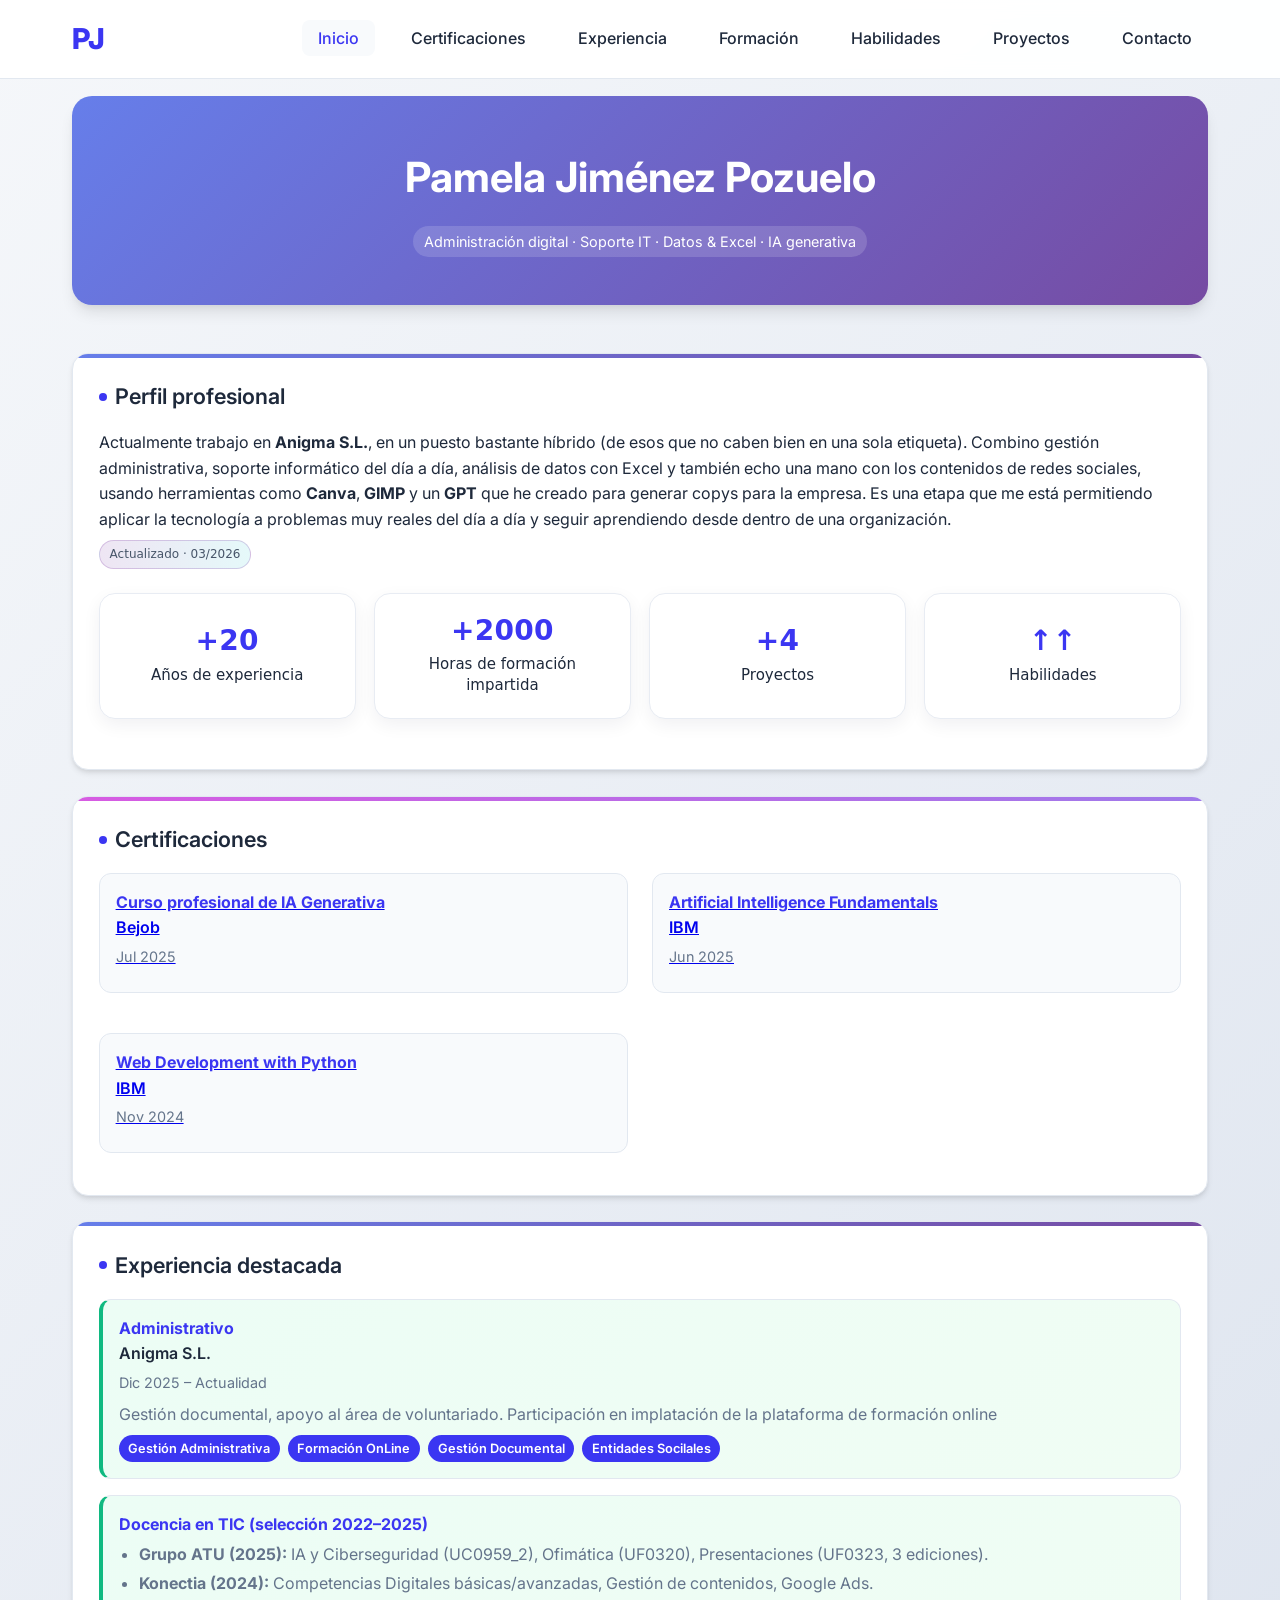
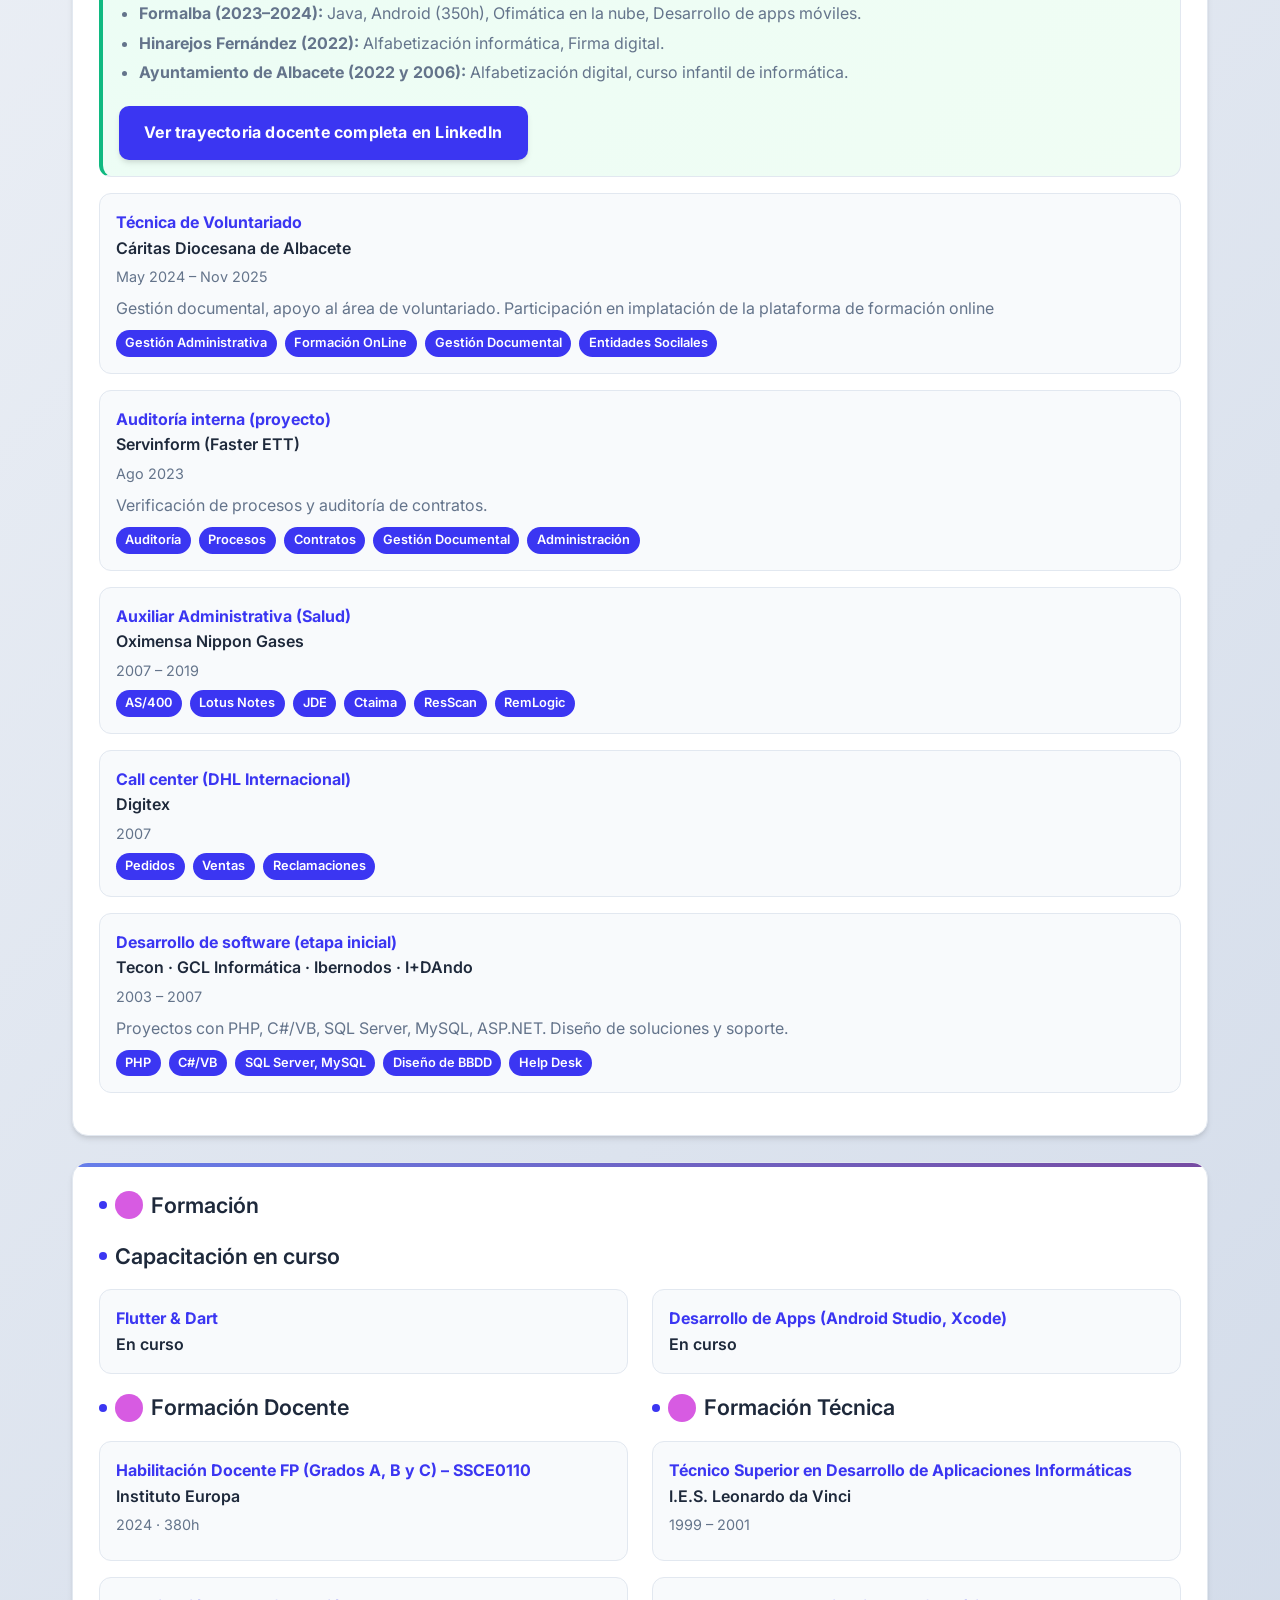
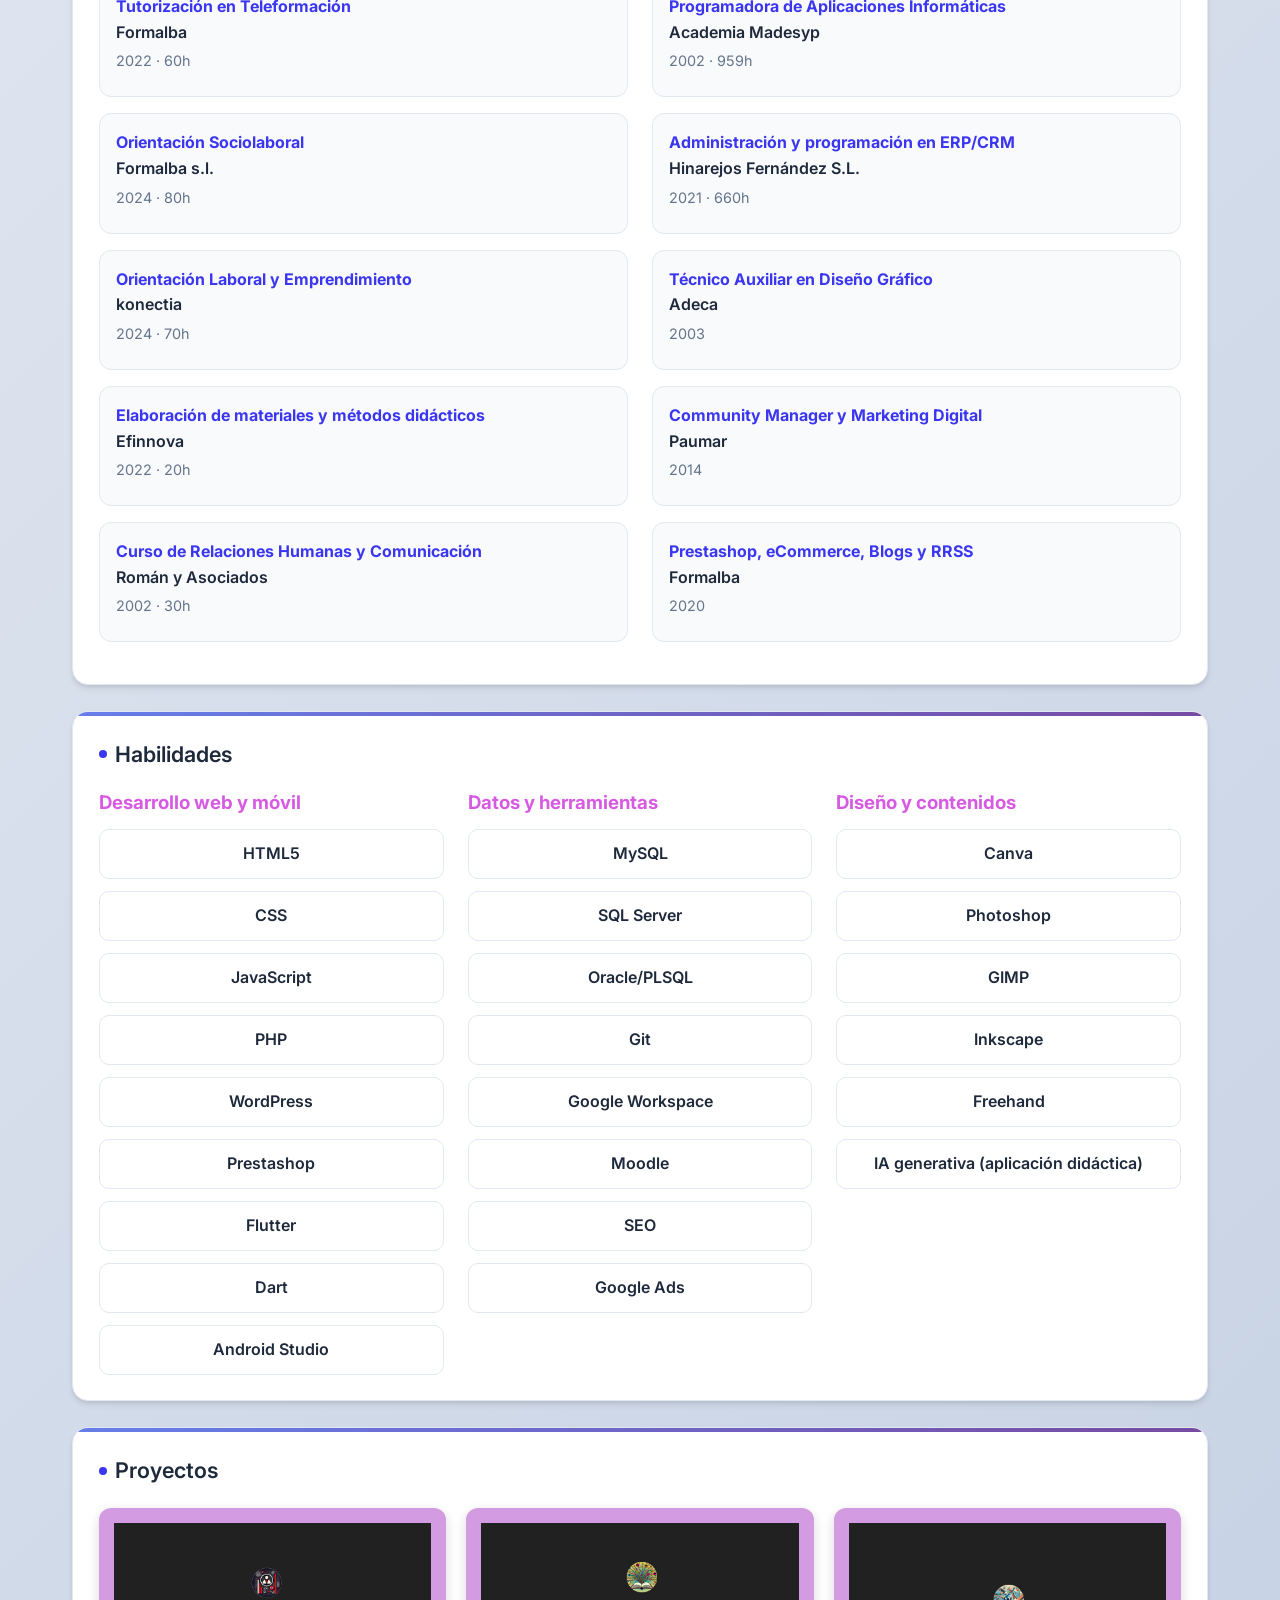
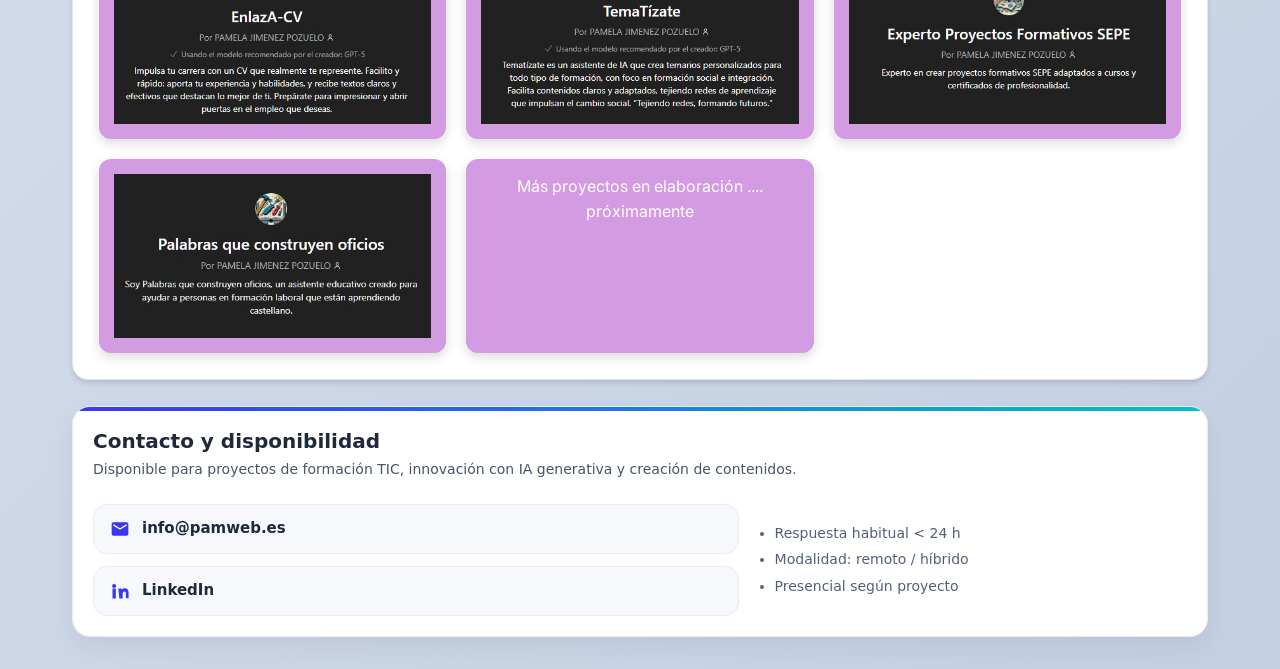
==== index.html @ 84be3c96 "Update index.html" ====
<!DOCTYPE html>
<html lang="es">
<head>
  <meta charset="utf-8" />
  <meta name="viewport" content="width=device-width, initial-scale=1" />
  <title>Pamela Jiménez Pozuelo – Tecnología, datos y soluciones digitales</title>
  <meta name="description" content="Docente TIC y desarrolladora. IA generativa aplicada a la formación, desarrollo web/móvil y competencias digitales. 12+ años de experiencia. Disponible para proyectos.">
  <link href="https://fonts.googleapis.com/css2?family=Inter:wght@300;400;500;600;700&display=swap" rel="stylesheet">
  <link rel="stylesheet" href="styles.css" />
</head>
<body>
  <!-- NAV -->
  <nav class="navbar" id="navbar">
    <div class="nav-container">
      <a class="nav-logo pj-logo" href="#inicio">PJ</a>
      <ul class="nav-menu" id="nav-menu">
        <li><a class="nav-link" href="#inicio">Inicio</a></li>
		<li><a class="nav-link" href="#certificaciones">Certificaciones</a></li>
        <li><a class="nav-link" href="#experiencia">Experiencia</a></li>
        <li><a class="nav-link" href="#formacion">Formación</a></li>
        <li><a class="nav-link" href="#habilidades">Habilidades</a></li>
        <li><a class="nav-link" href="#proyectos">Proyectos</a></li>
		<li><a class="nav-link" href="#contacto">Contacto</a></li>
      </ul>
      <div class="nav-toggle" id="nav-toggle"><span></span><span></span><span></span></div>
    </div>
  </nav>

  <main class="container">
    <!-- HEADER -->
    <header id="inicio" class="header fade">
      <h1>Pamela Jiménez Pozuelo</h1>
     <!-- <p class="subtitle">Docencia TIC • Desarrollo de Aplicaciones • Diseño Web</p> -->
      <span class="kicker">Administración digital · Soporte IT · Datos & Excel · IA generativa</span>
    </header>

    <!-- PERFIL -->
    <section class="card fade">
      <h2 class="card-title">Perfil profesional</h2>
     <p> Actualmente trabajo en <strong>Anigma S.L.</strong>, en un puesto bastante híbrido
  (de esos que no caben bien en una sola etiqueta). Combino gestión administrativa,
  soporte informático del día a día, análisis de datos con Excel y también echo una mano
  con los contenidos de redes sociales, usando herramientas como <strong>Canva</strong>,
  <strong>GIMP</strong> y un <strong>GPT</strong> que he creado para generar copys para la empresa.
  Es una etapa que me está permitiendo aplicar la tecnología a problemas muy reales del día a día
  y seguir aprendiendo desde dentro de una organización.
</p>
	  
	  <!-- KPI -->
      <!-- Meta de actualización (discreta, arriba del todo) -->
<div class="site-updated" aria-label="Fecha de última actualización">
  Actualizado · 03/2026
</div>

<section class="kpis" aria-label="Resumen de trayectoria">
  <!-- Años de experiencia → Experiencia laboral -->
  <a class="kpi-card" href="#experiencia-laboral">
    <span class="kpi-number">+20</span>
    <span class="kpi-label">Años de experiencia</span>
  </a>

  <!-- Horas de formación → Experiencia docente -->
  <a class="kpi-card" href="#experiencia-docente">
    <span class="kpi-number">+2000</span>
    <span class="kpi-label">Horas de formación impartida</span>
  </a>

  <!-- Proyectos (GPT, etc.) -->
  <a class="kpi-card" href="#proyectos">
    <span class="kpi-number">+4</span>
    <span class="kpi-label">Proyectos</span>
  </a>

  <!-- Habilidades -->
  <a class="kpi-card" href="#habilidades">
    <span class="kpi-number">↑↑</span>
    <span class="kpi-label">Habilidades</span>
  </a>
</section>


    </section>
	
	<!-- CERTIFICACIONES -->
    <section id="certificaciones" class="card fade accent">
      <h2 class="card-title">Certificaciones</h2>
      <div class="grid two-col">
      <a href="#img1"><div class="experience-item">
          <div class="experience-title">Curso profesional de IA Generativa</div>
          <div class="experience-company">Bejob</div>
          <div class="experience-date">Jul 2025</div>
        </div></a>
	  <a href="https://www.credly.com/badges/7135f47f-0c26-49b2-8541-747163eec8c2/public_url" target="_blank"> <div class="experience-item">
         <div class="experience-title">Artificial Intelligence Fundamentals</div>
          <div class="experience-company">IBM</div>
          <div class="experience-date">Jun 2025</div>
        </div></a>
       <a href="https://www.credly.com/badges/a70a8a11-ea94-4ce7-97e8-737c3f99f45d/public_url" target="_blank" <div class="experience-item">
          <div class="experience-title">Web Development with Python</div>
          <div class="experience-company">IBM</div>
          <div class="experience-date">Nov 2024</div>
        </div></a>
      </div>
  <!-- Modal oculto -->
		
		<div id="img1" class="modal">
			<a href="#" class="close">×</a>
			<img src="img/iadiploma.jpg" alt="Proyecto PDF">
		</div>
    </section>

    <!-- EXPERIENCIA -->
    <section id="experiencia-docente" class="card fade">
      <h2 class="card-title">Experiencia destacada</h2>
  <!-- anigma -->
	  <div class="experience-item current">
        <div class="experience-title">Administrativo</div>
        <div class="experience-company">Anigma S.L.</div>
        <div class="experience-date">Dic 2025 – Actualidad</div>
        <div class="experience-description">Gestión documental, apoyo al área de voluntariado. Participación en implatación de la plataforma de formación online</div>
		<div class="tech-list">
          <span class="tech-tag">Gestión Administrativa</span><span class="tech-tag">Formación OnLine</span><span class="tech-tag">Gestión Documental</span><span class="tech-tag">Entidades Socilales</span>
        </div>
      </div>
      <!-- Docencia resumida + CTA a LinkedIn -->
      <div class="experience-item current">
        <div class="experience-title">Docencia en TIC (selección 2022–2025)</div>
        <div class="experience-description">
          <ul class="clean">
            <li><strong>Grupo ATU (2025):</strong> IA y Ciberseguridad (UC0959_2), Ofimática (UF0320), Presentaciones (UF0323, 3 ediciones).</li>
            <li><strong>Konectia (2024):</strong> Competencias Digitales básicas/avanzadas, Gestión de contenidos, Google Ads.</li>
            <li><strong>Formalba (2023–2024):</strong> Java, Android (350h), Ofimática en la nube, Desarrollo de apps móviles.</li>
            <li><strong>Hinarejos Fernández (2022):</strong> Alfabetización informática, Firma digital.</li>
            <li><strong>Ayuntamiento de Albacete (2022 y 2006):</strong> Alfabetización digital, curso infantil de informática.</li>
          </ul>
        </div>
        <a href="https://www.linkedin.com/in/pamela-j-b5602755/" class="btn-primary" target="_blank" rel="noopener">
          Ver trayectoria docente completa en LinkedIn
        </a>
      </div>
  
  <!-- Otros puestos -->
	 <div class="experience-item">
        <div class="experience-title">Técnica de Voluntariado</div>
        <div class="experience-company">Cáritas Diocesana de Albacete</div>
        <div class="experience-date">May 2024 – Nov 2025</div>
        <div class="experience-description">Gestión documental, apoyo al área de voluntariado. Participación en implatación de la plataforma de formación online</div>
		<div class="tech-list">
          <span class="tech-tag">Gestión Administrativa</span><span class="tech-tag">Formación OnLine</span><span class="tech-tag">Gestión Documental</span><span class="tech-tag">Entidades Socilales</span>
        </div>
	 </div>
      	  
      <div class="experience-item">
        <div class="experience-title">Auditoría interna (proyecto)</div>
        <div class="experience-company">Servinform (Faster ETT)</div>
        <div class="experience-date">Ago 2023</div>
        <div class="experience-description">Verificación de procesos y auditoría de contratos.</div>
		<div class="tech-list">
          <span class="tech-tag">Auditoría</span><span class="tech-tag">Procesos</span><span class="tech-tag">Contratos</span>
          <span class="tech-tag">Gestión Documental</span><span class="tech-tag">Administración</span>
        </div>
      </div>

      <div class="experience-item">
        <div class="experience-title">Auxiliar Administrativa (Salud)</div>
        <div class="experience-company">Oximensa Nippon Gases</div>
        <div class="experience-date">2007 – 2019</div>
        <div class="tech-list">
          <span class="tech-tag">AS/400</span><span class="tech-tag">Lotus Notes</span><span class="tech-tag">JDE</span>
          <span class="tech-tag">Ctaima</span><span class="tech-tag">ResScan</span><span class="tech-tag">RemLogic</span>
        </div>
      </div>
	  <div class="experience-item">
        <div class="experience-title">Call center (DHL Internacional)</div>
        <div class="experience-company">Digitex</div>
        <div class="experience-date">2007</div>
        <div class="tech-list">
          <span class="tech-tag">Pedidos</span><span class="tech-tag">Ventas</span><span class="tech-tag">Reclamaciones</span>
        </div>
      </div>
      <div class="experience-item">
        <div class="experience-title">Desarrollo de software (etapa inicial)</div>
        <div class="experience-company">Tecon · GCL Informática · Ibernodos · I+DAndo</div>
        <div class="experience-date">2003 – 2007</div>
        <div class="experience-description">Proyectos con PHP, C#/VB, SQL Server, MySQL, ASP.NET. Diseño de soluciones y soporte.</div>
		<div class="tech-list">
          <span class="tech-tag">PHP</span><span class="tech-tag">C#/VB</span><span class="tech-tag">SQL Server, MySQL</span><span class="tech-tag">Diseño de BBDD</span><span class="tech-tag">Help Desk</span>
        </div>
		
      </div>
    </section>

    <!-- FORMACIÓN -->
    <section id="formacion" class="card fade">
      <h2 class="card-title"><span class="section-number"></span>Formación </h2>
 <div><h3 class="card-title" style="margin-top:1rem">Capacitación en curso</h3>
     	<div class="grid two-col">
        	<div class="experience-item">
            	<div class="experience-title">Flutter & Dart</div>
            	<div class="experience-company">En curso</div>
          	</div>
          	<div class="experience-item">
            	<div class="experience-title">Desarrollo de Apps (Android Studio, Xcode)</div>
            	<div class="experience-company">En curso</div>
          	</div>
          
        </div>
      </div>
      <div class="grid two-col">
       <div> <h3 class="card-title"><span class="section-number"></span>Formación Docente</h3>
		<div class="experience-item">
            <div class="experience-title">Habilitación Docente FP (Grados A, B y C) – SSCE0110</div>
            <div class="experience-company">Instituto Europa</div>
            <div class="experience-date">2024 · 380h</div>
          </div>
            <div class="experience-item">
            <div class="experience-title">Tutorización en Teleformación</div>
            <div class="experience-company">Formalba</div>
            <div class="experience-date">2022 · 60h</div>
          </div>
		  <div class="experience-item">
            <div class="experience-title">Orientación Sociolaboral </div>
            <div class="experience-company">Formalba s.l. </div>
            <div class="experience-date">2024 · 80h</div>
          </div>
		  <div class="experience-item">
            <div class="experience-title">Orientación Laboral y Emprendimiento</div>
            <div class="experience-company">konectia</div>
            <div class="experience-date">2024 · 70h</div>
          </div>
		  <div class="experience-item">
            <div class="experience-title">Elaboración de materiales y métodos didácticos</div>
            <div class="experience-company">Efinnova</div>
            <div class="experience-date">2022 · 20h</div>
          </div>
		  <div class="experience-item">
            <div class="experience-title">Curso de Relaciones Humanas y Comunicación</div>
            <div class="experience-company">Román y Asociados</div>
            <div class="experience-date">2002 · 30h</div>
          </div>

        </div>

        <div> <h3 class="card-title"><span class="section-number"></span>Formación Técnica</h3>
           <div class="experience-item">
            <div class="experience-title">Técnico Superior en Desarrollo de Aplicaciones Informáticas</div>
            <div class="experience-company">I.E.S. Leonardo da Vinci</div>
            <div class="experience-date">1999 – 2001</div>
          </div>
          <div class="experience-item">
            <div class="experience-title">Programadora de Aplicaciones Informáticas</div>
            <div class="experience-company">Academia Madesyp</div>
            <div class="experience-date">2002 · 959h</div>
          </div>
          <div class="experience-item">
            <div class="experience-title">Administración y programación en ERP/CRM</div>
            <div class="experience-company">Hinarejos Fernández S.L.</div>
            <div class="experience-date">2021 · 660h</div>
          </div>
		  <div class="experience-item">
            <div class="experience-title">Técnico Auxiliar en Diseño Gráfico</div>
            <div class="experience-company">Adeca</div>
            <div class="experience-date">2003</div>
          </div>
          <div class="experience-item">
            <div class="experience-title">Community Manager y Marketing Digital</div>
            <div class="experience-company">Paumar</div>
            <div class="experience-date">2014</div>
          </div>
          <div class="experience-item">
            <div class="experience-title">Prestashop, eCommerce, Blogs y RRSS</div>
            <div class="experience-company">Formalba</div>
            <div class="experience-date">2020</div>
          </div>
         </div>
      </div>

    
    </section>

    <!-- HABILIDADES -->
    <section id="habilidades" class="card fade">
      <h2 class="card-title">Habilidades</h2>
      <div class="grid three-col">
        <div>
          <h3 style="color:var(--accent);margin-bottom:.7rem">Desarrollo web y móvil</h3>
          <div class="skills-grid">
            <div class="skill-item">HTML5</div><div class="skill-item">CSS</div><div class="skill-item">JavaScript</div>
            <div class="skill-item">PHP</div><div class="skill-item">WordPress</div><div class="skill-item">Prestashop</div>
            <div class="skill-item">Flutter</div><div class="skill-item">Dart</div>
            <div class="skill-item">Android Studio</div>
          </div>
        </div>
        <div>
          <h3 style="color:var(--accent);margin-bottom:.7rem">Datos y herramientas</h3>
          <div class="skills-grid">
            <div class="skill-item">MySQL</div><div class="skill-item">SQL Server</div><div class="skill-item">Oracle/PLSQL</div>
            <div class="skill-item">Git</div><div class="skill-item">Google Workspace</div><div class="skill-item">Moodle</div>
            <div class="skill-item">SEO</div><div class="skill-item">Google Ads</div>
          </div>
        </div>
        <div>
          <h3 style="color:var(--accent);margin-bottom:.7rem">Diseño y contenidos</h3>
          <div class="skills-grid">
            <div class="skill-item">Canva</div><div class="skill-item">Photoshop</div><div class="skill-item">GIMP</div><div class="skill-item">Inkscape</div><div class="skill-item">Freehand</div>
            <div class="skill-item">IA generativa (aplicación didáctica)</div>
          </div>
        </div>
      </div>
    </section>

    
	<!-- Proyectos -->
    <section id="proyectos" class="card fade">
      <h2 class="card-title">Proyectos</h2>
      <div class="proyectos-grid ">
        <div class="proyecto-card"><a href="https://chatgpt.com/g/g-685eb9aaa2b48191b2f0e70502fcaccb-enlaza-cv" target="_blank" rel="noopener noreferrer"><img class="responsive-image" src="img/enlazacv.jpg"/></a></div>
        <div class="proyecto-card"><a href="https://chatgpt.com/g/g-68726d4a4b988191a131a294355195f8-tematizate" target="_blank" rel="noopener noreferrer"><img class="responsive-image" src="img/tematizate.jpg"/></a></div>
        <div class="proyecto-card"><a href="https://chatgpt.com/g/g-68a2e5536b2881918038b0a010188077-experto-proyectos-formativos-sepe" target="_blank" rel="noopener noreferrer"><img class="responsive-image" src="img/sepe.jpg"/></a></div>
		<div class="proyecto-card"><a href="https://chatgpt.com/g/g-68e7cb1bb538819188c866cdf27bdb93-palabras-que-construyen-oficios" target="_blank" rel="noopener noreferrer"><img class="responsive-image" src="img/oficio.jpg"/></a></div>  
		<div class="proyecto-card">Más proyectos en elaboración .... próximamente</div>
      </div>
	  
    </section>

    <!-- CONTACTO -->
   <section id="contacto" class="contact-card" aria-labelledby="contacto-title">
  <header class="contact-head">
    <h2 id="contacto-title">Contacto y disponibilidad</h2>
    <p class="contact-claim">Disponible para proyectos de formación TIC, innovación con IA generativa y creación de contenidos.</p>
  </header>

  <div class="contact-grid">
    <!-- Datos -->
    <div class="contact-info">
      <a class="contact-btn" href="mailto:info@pamweb.es" aria-label="Enviar correo a info@pamweb.es">
        <!-- icono mail -->
        <svg viewBox="0 0 24 24" aria-hidden="true"><path d="M20 4H4a2 2 0 0 0-2 2v12a2 2 0 0 0 2 2h16a2 2 0 0 0 2-2V6a2 2 0 0 0-2-2Zm0 4-8 5L4 8V6l8 5 8-5Z"/></svg>
        <span>info@pamweb.es</span>
      </a>

      <a class="contact-btn" href="https://www.linkedin.com/in/pamela-j-b5602755/" target="_blank" rel="noopener" aria-label="Abrir perfil en LinkedIn">
        <!-- icono in -->
        <svg viewBox="0 0 24 24" aria-hidden="true"><path d="M4.98 3.5A2.5 2.5 0 1 1 5 8.5 2.5 2.5 0 0 1 4.98 3.5ZM3 9h4v12H3zm7 0h3.8v1.8h.05c.53-1 1.82-2.05 3.75-2.05 4 0 4.7 2.6 4.7 6v6H19v-5.3c0-1.27-.02-2.9-1.77-2.9-1.77 0-2.04 1.38-2.04 2.8V21h-4z"/></svg>
        <span>LinkedIn</span>
      </a>
    </div>

    <!-- Lateral opcional (mensaje breve) -->
    <aside class="contact-aside">
      <ul class="contact-highlights">
        <li>Respuesta habitual &lt; 24 h</li>
        <li>Modalidad: remoto / híbrido</li>
        <li>Presencial según proyecto</li>
      </ul>
    </aside>
  </div>
</section>

  </main>

  <script>
    // Toggle móvil
    const toggle=document.getElementById('nav-toggle');
    const menu=document.getElementById('nav-menu');
    if(toggle){toggle.addEventListener('click',()=>menu.classList.toggle('active'));}

    // Navbar al hacer scroll
    const navbar=document.getElementById('navbar');
    window.addEventListener('scroll',()=>{ if(window.scrollY>100) navbar.classList.add('scrolled'); else navbar.classList.remove('scrolled'); });

    // Enlaces activos + efectos de aparición
    const sections=[...document.querySelectorAll('#inicio,.card[id],section[id]')];
    const links=[...document.querySelectorAll('.nav-link')];
    const onScroll=()=> {
      let current='';
      sections.forEach(s=>{ if(window.scrollY >= (s.offsetTop-200)) current=s.id; });
      links.forEach(a=>{ a.classList.toggle('active', a.getAttribute('href')===`#${current}`); });
    };
    window.addEventListener('scroll',onScroll);

    // Fade-in
    const observer=new IntersectionObserver((entries)=>{
      entries.forEach(e=>{ if(e.isIntersecting){ e.target.classList.add('show'); observer.unobserve(e.target);} });
    },{threshold:.15,rootMargin:'0px 0px -50px 0px'});
    document.querySelectorAll('.fade').forEach(el=>observer.observe(el));
  </script>
</body>
</html>
---- styles.css ----
/* ===== PAMWEB – Tema (ajusta aquí a los colores de tu logo) ===== */
:root{
  --primary: #2563eb;   /* ← COLOR PRINCIPAL pamweb */
  --accent:  #d75be2;   /* ← ACENTO pamweb */
  --success: #10b981;
  --text:    #1e293b;
  --muted:   #64748b;
  --border:  #e2e8f0;
  --bg1:     #f5f7fa;
  --bg2:     #c3cfe2;

  --grad:         linear-gradient(135deg, #667eea 0%, #764ba2 100%);
  --grad-accent:  linear-gradient(135deg, var(--accent) 0%, #9f7aea 100%);
  --grad-success: linear-gradient(135deg, var(--success) 0%, #059669 100%);

  --shadow:   0 4px 6px -1px rgba(0,0,0,.1), 0 2px 4px -1px rgba(0,0,0,.06);
  --shadow-lg:0 10px 15px -3px rgba(0,0,0,.1), 0 4px 6px -2px rgba(0,0,0,.05);
}

/* ===== Reset & base ===== */
*{margin:0;padding:0;box-sizing:border-box}
html{scroll-behavior:smooth}
body{
  font-family: 'Inter', -apple-system, BlinkMacSystemFont, 'Segoe UI', Roboto, sans-serif;
  line-height:1.6; color:var(--text);
  background:linear-gradient(135deg,var(--bg1) 0%,var(--bg2) 100%); min-height:100vh;
}

/* ===== Navbar ===== */
.navbar{position:fixed;inset:0 0 auto 0;background:rgba(255,255,255,.95);backdrop-filter:blur(10px);
  border-bottom:1px solid var(--border);z-index:1000;padding:1rem 0;transition:.3s}
.navbar.scrolled{background:rgba(255,255,255,.98);box-shadow:var(--shadow)}
.nav-container{max-width:1200px;margin:0 auto;padding:0 2rem;display:flex;justify-content:space-between;align-items:center}
.nav-logo{font-weight:700;color:var(--primary);text-decoration:none}
.nav-menu{display:flex;list-style:none;gap:1.25rem}
.nav-link{padding:.5rem 1rem;border-radius:8px;color:var(--text);text-decoration:none;font-weight:500;transition:.3s}
.nav-link:hover,.nav-link.active{background:#f8fafc;color:var(--primary)}
.nav-toggle{display:none;flex-direction:column;gap:5px;cursor:pointer}
.nav-toggle span{width:26px;height:3px;background:var(--text)}
@media (max-width:900px){
  .nav-menu{position:fixed;left:-100%;top:70px;flex-direction:column;background:#fff;width:100%;
    text-align:center;transition:.3s;box-shadow:var(--shadow);padding:1.25rem 0}
  .nav-menu.active{left:0}
  .nav-toggle{display:flex}
}

/* ===== Logo PJ ===== */
.pj-logo {
  font-family: 'Inter', sans-serif; /* o la que uses en tu logo */
  font-size: 1.8rem;
  font-weight: 800;
  color: var(--primary);
  text-decoration: none;
  letter-spacing: 1px;
  text-transform: uppercase;
}
/* Badge de actualización (discreto) */
.site-updated{
  position: relative;           /* si tienes header fixed, cámbialo a position: absolute; top: 8px; right: 16px; dentro del header */
  margin: 8px 0 12px;
  width: fit-content;
  font: 500 12px/1.2 system-ui, -apple-system, "Inter", Segoe UI, Roboto, Arial;
  color: #475569;               /* gris discreto */
  background: linear-gradient(90deg, rgba(90,0,141,.10), rgba(0,194,203,.10));
  border: 1px solid rgba(90,0,141,.18);
  border-radius: 999px;
  padding: 6px 10px;
}

/* KPIs */
.kpis{
  display:grid;
  grid-template-columns: repeat(4, minmax(220px,1fr));
  gap:18px;
  margin: 24px 0;
}
.kpi-card{
  display:flex; flex-direction:column; align-items:center; justify-content:center;
  padding:22px 16px; border-radius:16px; background:#fff;
  box-shadow: 0 6px 18px rgba(20,20,43,.06);
  text-decoration:none; border:1px solid #e8ecf3;
  transition: transform .15s ease, box-shadow .15s ease, border-color .15s ease;
}
.kpi-number{
  font: 700 28px/1.1 system-ui, -apple-system, "Inter", Segoe UI, Roboto, Arial;
  color: var(--primary);
  letter-spacing:.3px;
}
.kpi-label{
  margin-top:8px;
  font: 500 15px/1.4 system-ui, -apple-system, "Inter", Segoe UI, Roboto, Arial;
  color: var(--text, #1e293b);
  text-align:center;
}
.kpi-card:hover{
  transform: translateY(-2px);
  box-shadow: 0 10px 22px rgba(20,20,43,.10);
  border-color: rgba(90,0,141,.25);
}
@media (max-width: 960px){ .kpis{ grid-template-columns: repeat(2, 1fr); } }
@media (max-width: 540px){ .kpis{ grid-template-columns: 1fr; } }


/* ===== Layout ===== */
.container{max-width:1200px;margin:0 auto;padding:2rem;padding-top:6rem}
.header{position:relative;text-align:center;margin-bottom:3rem;padding:3rem 1rem;border-radius:20px;color:#fff;
  background:var(--grad);box-shadow:var(--shadow-lg);overflow:hidden}
.header h1{font-size:2.6rem;margin-bottom:.25rem}
.header .subtitle{opacity:.95}
.header .kicker{display:inline-block;margin-top:.7rem;padding:.25rem .7rem;border-radius:999px;background:rgba(255,255,255,.15);font-size:.9rem}

/* ===== Cards ===== */
.card{background:#fff;border:1px solid var(--border);border-radius:16px;padding:1.6rem;margin-bottom:1.6rem;box-shadow:var(--shadow);position:relative;overflow:hidden;transition:.3s}
.card::before{content:'';position:absolute;inset:0 auto auto 0;height:4px;width:100%;background:var(--grad)}
.card.accent::before{background:var(--grad-accent)}
.card.success::before{background:var(--grad-success)}
.card:hover{transform:translateY(-2px);box-shadow:var(--shadow-lg)}
.card-title{font-size:1.35rem;font-weight:600;margin-bottom:1rem;display:flex;gap:.5rem;align-items:center}
.card-title::before{content:'';width:8px;height:8px;border-radius:50%;background:var(--primary)}
.section-number{display:inline-flex;align-items:center;justify-content:center;width:28px;height:28px;border-radius:50%;background:var(--accent);color:#fff;font-weight:700}

/* ===== Grids ===== */
.grid{display:grid;gap:1.5rem}
.two-col{grid-template-columns:1fr 1fr}
.three-col{grid-template-columns:repeat(3,1fr)}
@media (max-width:900px){.two-col,.three-col{grid-template-columns:2fr}}

/* ===== Items ===== */
.experience-item{padding:1rem;border:1px solid var(--border);border-radius:12px;background:#f8fafc;margin-bottom:1rem;transition:.2s}
.experience-item:hover{background:#fff;transform:translateY(-1px)}
.experience-item.current{border-left:4px solid var(--success);background:linear-gradient(135deg,#ecfdf5 0%,#f0fdf4 100%)}
.experience-title{font-weight:700;color:var(--primary)}
.experience-company{font-weight:600}
.experience-date{font-size:.9rem;color:var(--muted);margin:.25rem 0 .5rem}
.experience-description{color:var(--muted)}
ul.clean{margin:.25rem 0 0 1.25rem}
ul.clean li{margin:.25rem 0}

/* ===== Skills ===== */
.skills-grid{display:grid;grid-template-columns:repeat(auto-fill,minmax(180px,1fr));gap:.75rem}
.skill-item{padding:.7rem;border:1px solid var(--border);border-radius:10px;background:#fff;text-align:center;font-weight:600}
.tech-list{display:flex;flex-wrap:wrap;gap:.5rem;margin-top:.5rem}
.tech-tag{background:var(--primary);color:#fff;padding:.2rem .6rem;border-radius:14px;font-size:.8rem;font-weight:600}

/* ===== Stats ===== */
.stats{display:grid;grid-template-columns:repeat(auto-fit,minmax(180px,1fr));gap:1rem;margin-top:1rem}
.stat{background:#fff;border:1px solid var(--border);border-radius:12px;box-shadow:var(--shadow);padding:1rem;text-align:center}
.stat .n{font-size:1.8rem;color:var(--primary);font-weight:800}

/* ===== Buttons ===== */
.pill{display:flex;align-items:center;gap:.5rem;padding:.7rem 1.1rem;background:#fff;border-radius:999px;border:1px solid var(--border);box-shadow:var(--shadow);text-decoration:none;color:var(--text)}
.btn-primary {
  display:inline-block;margin-top:1rem;padding:0.9rem 1.6rem;
  background: var(--primary); color:#fff; font-weight:700; text-decoration:none;
  border-radius:10px; box-shadow:var(--shadow); letter-spacing:.2px; transition:.25s;
}
.btn-primary:hover { background: var(--accent); transform: translateY(-2px); box-shadow: var(--shadow-lg); }

/* ===== FX ===== */
.fade{opacity:0;transform:translateY(18px);transition:all .6s ease-out}
.fade.show{opacity:1;transform:none}
/*==========imagen========*/
.responsive-image {
  max-width: 100%; /* La imagen no será más ancha que su contenedor */
  height: auto;    /* La altura se ajustará automáticamente para mantener la proporción */
  display: block;  /* Puede ser útil para evitar espacios extra */
}
/*==============grid proyectos=============*/
.proyectos-grid {
  display: grid;
  grid-template-columns: repeat(3, 1fr); /* 3 columnas iguales */
  gap: 20px; /* separación entre tarjetas */
  margin-top: 20px;
}

.proyecto-card {
  background: #d29be2; /* fondo oscuro */
  color: white;
  padding: 15px;
  border-radius: 12px;
  text-align: center;
  box-shadow: 0 4px 12px rgba(0,0,0,0.15);
  transition: transform 0.2s ease, box-shadow 0.2s ease;
}

.proyecto-card:hover {
  transform: translateY(-5px);
  box-shadow: 0 6px 18px rgba(0,0,0,0.25);
}

/* ============ventana modal========*/
.modal {
  display: none;
  position: fixed;
  z-index: 1000;
  left: 0; top: 0;
  width: 100%; height: 100%;
  background: rgba(0,0,0,0.8);
  text-align: center;
}

.modal img {
  margin-top: 5%;
  max-width: 90%;
  max-height: 90%;
  border-radius: 8px;
  box-shadow: 0 0 15px rgba(0,0,0,0.5);
}

.modal:target {
  display: block;
}

.close {
  position: absolute;
  top: 20px; right: 40px;
  color: #fff;
  font-size: 40px;
  text-decoration: none;
}
.modal iframe {
  position: absolute;
  top: 5%; left: 5%;
  width: 90%; height: 90%;
  border-radius: 8px;
  background: #fff;
}

/* -------contacto ---------------*/
:root{
  /* asegúrate de tener estos colores definidos */
  --primary:#3b36f2;         /* morado pamweb */
  --secondary:#00c2cb;       /* turquesa pamweb */
  --text:#1e293b;
  --surface:#ffffff;
  --surface-2:#f6f8fc;
}

/* Card */
.contact-card{
  background: var(--surface);
  border: 1px solid #e8ecf3;
  border-radius: 18px;
  box-shadow: 0 10px 24px rgba(20,20,43,.06);
  overflow: hidden;
}

/* Cabecera con acento fino */
.contact-head{
  padding: 18px 20px 10px;
  border-top: 4px solid transparent;
  border-image: linear-gradient(90deg,var(--primary),var(--secondary)) 1;
}
.contact-head h2{
  margin:0 0 6px 0;
  font: 700 20px/1.2 system-ui, -apple-system, "Inter", Segoe UI, Roboto, Arial;
  color: var(--text);
}
.contact-claim{
  margin:0 0 6px 0;
  color:#475569;
  font: 500 14px/1.5 system-ui, -apple-system, "Inter", Segoe UI, Roboto, Arial;
}

/* Layout interior */
.contact-grid{
  display:grid;
  grid-template-columns: 1.2fr .8fr;
  gap: 18px;
  padding: 8px 20px 20px;
}
.contact-info{
  display:flex;
  flex-direction:column;
  gap:12px;
}

/* Botones con icono */
.contact-btn{
  display:flex;
  align-items:center;
  gap:12px;
  padding:14px 16px;
  border-radius:14px;
  background: var(--surface-2);
  border:1px solid #e8ecf3;
  text-decoration:none;
  color: var(--text);
  font: 600 15px/1 system-ui, -apple-system, "Inter", Segoe UI, Roboto, Arial;
  transition: transform .15s ease, box-shadow .15s ease, border-color .15s ease;
}
.contact-btn svg{
  width:20px; height:20px; fill: var(--primary);
}
.contact-btn:hover{
  transform: translateY(-1px);
  border-color: rgba(90,0,141,.25);
  box-shadow: 0 10px 22px rgba(20,20,43,.08);
}

/* Lateral de highlights */
.contact-aside{
  align-self: center;
}
.contact-highlights{
  margin:0; padding:0 0 0 18px;
  color:#52607a;
  font: 500 14px/1.6 system-ui, -apple-system, "Inter", Segoe UI, Roboto, Arial;
}
.contact-highlights li{ margin: 4px 0; }

/* Responsive */
@media (max-width: 900px){
  .contact-grid{ grid-template-columns: 1fr; }
  .contact-aside{ padding-top: 4px; }
}
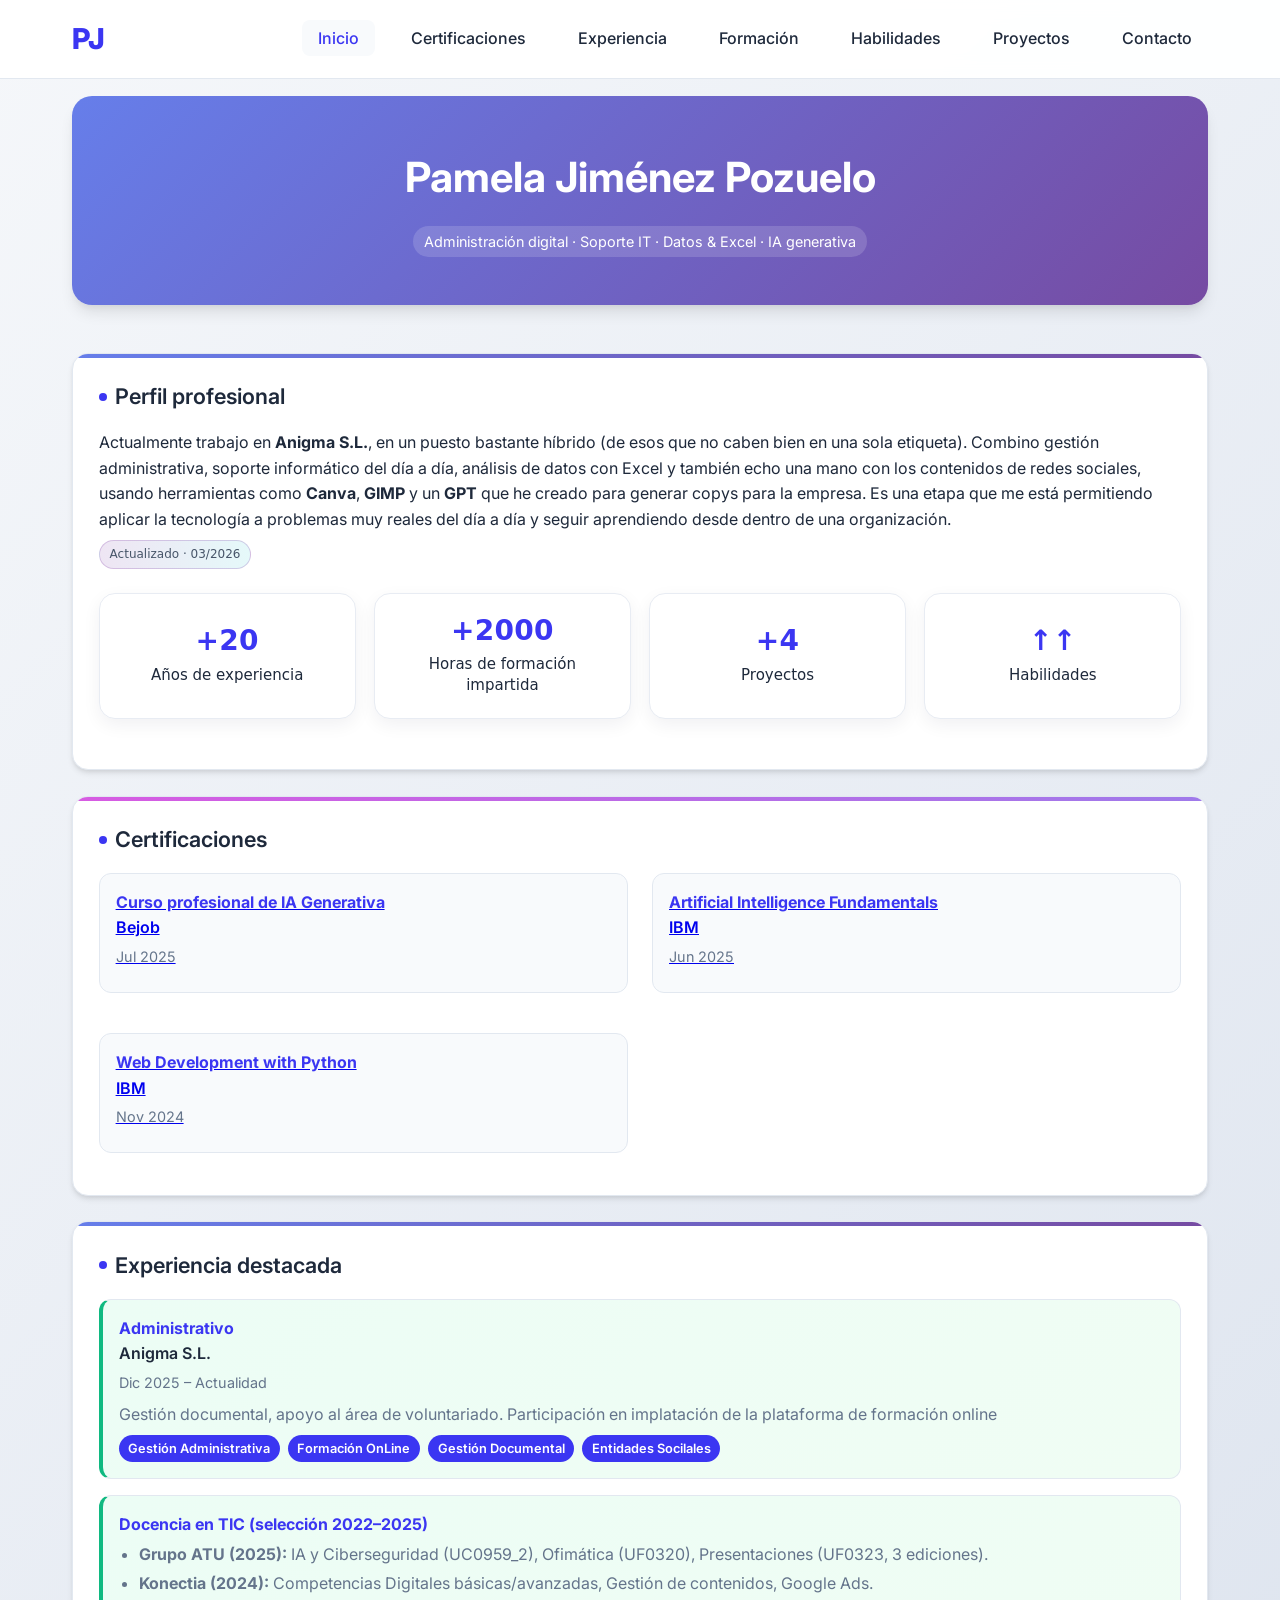
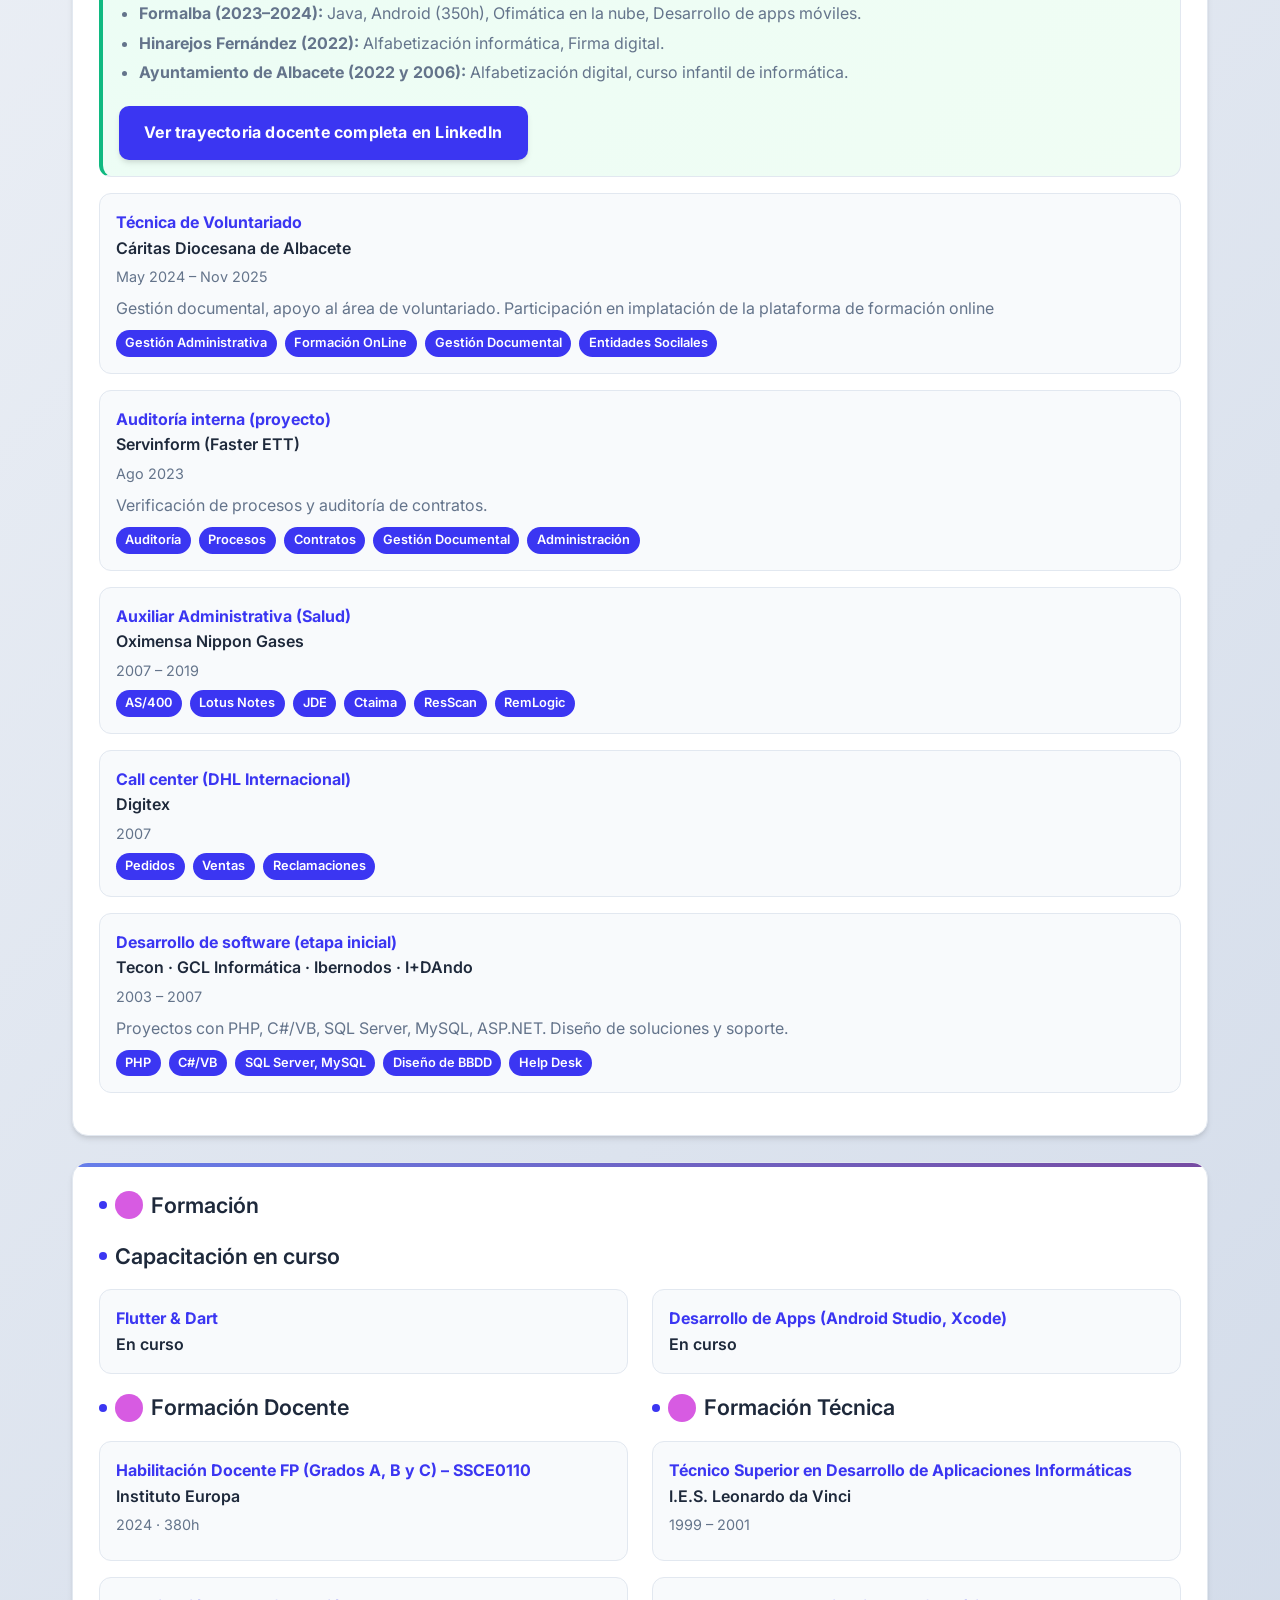
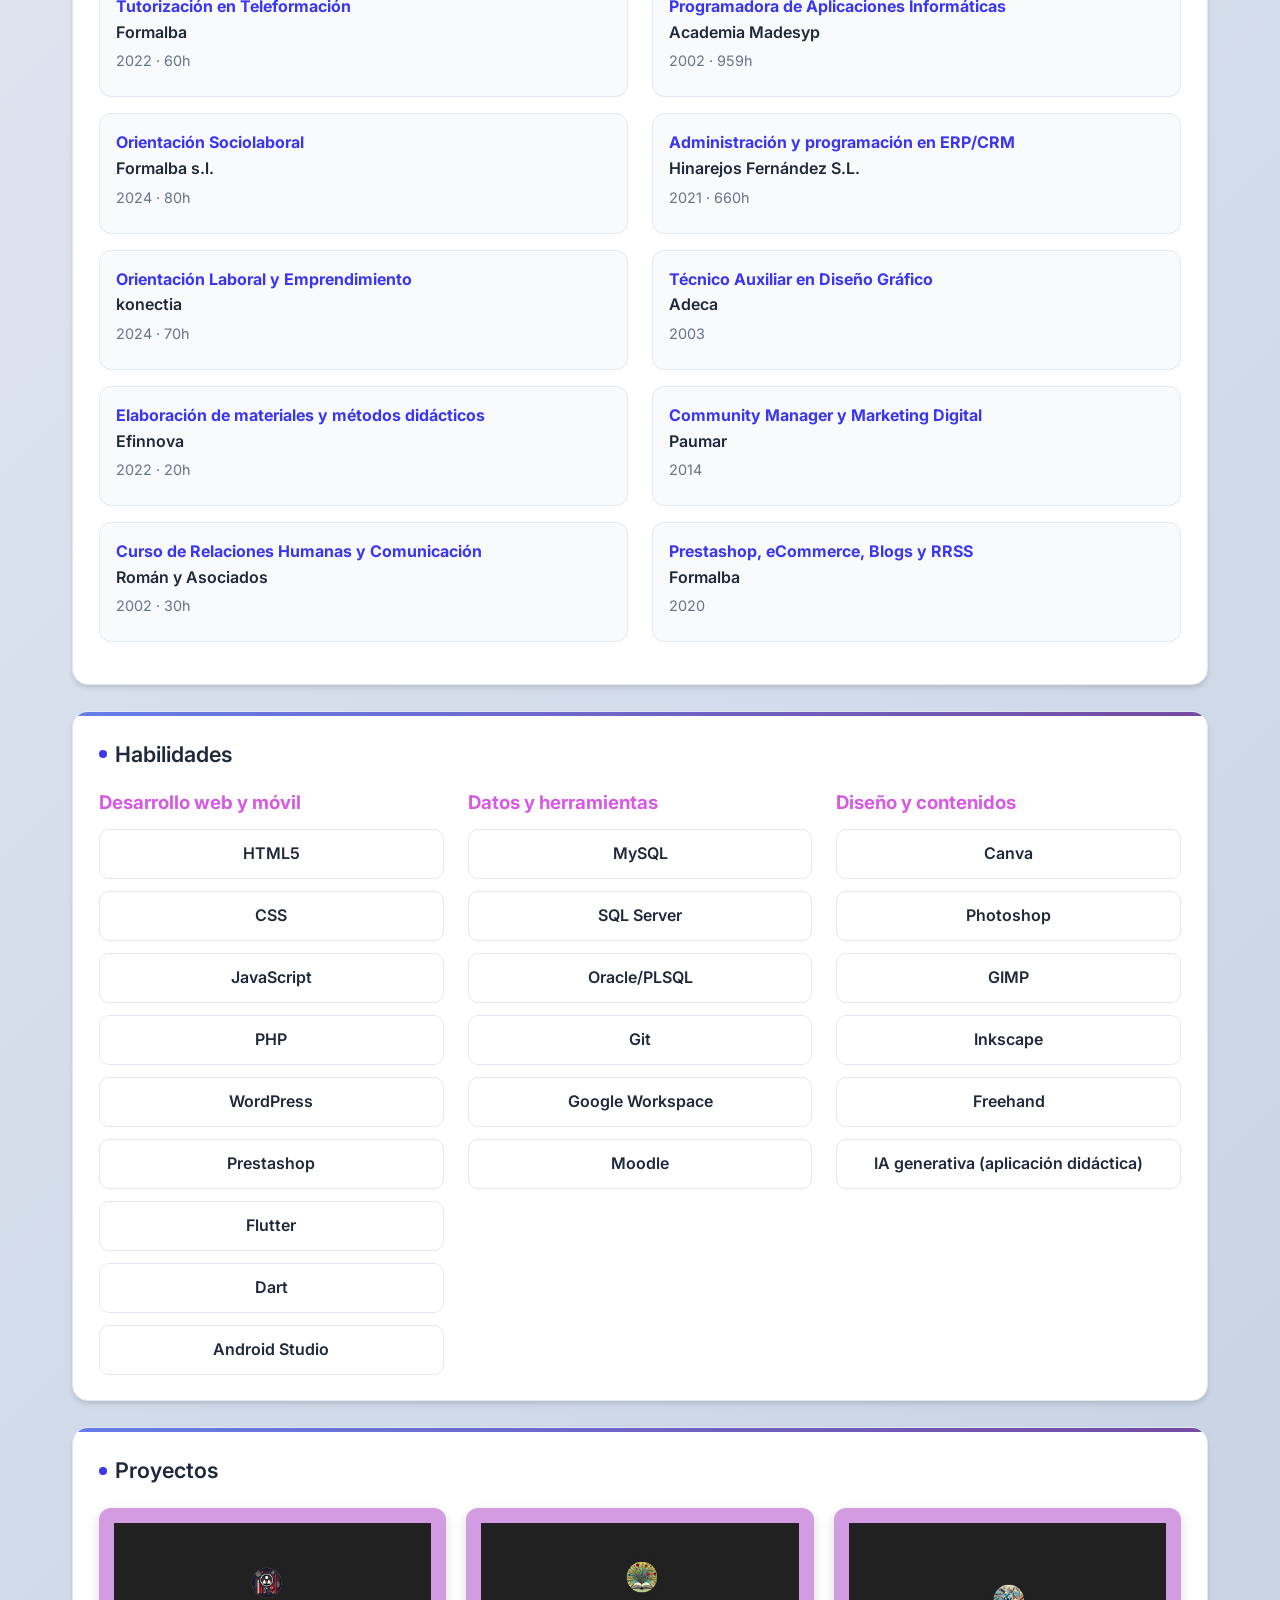
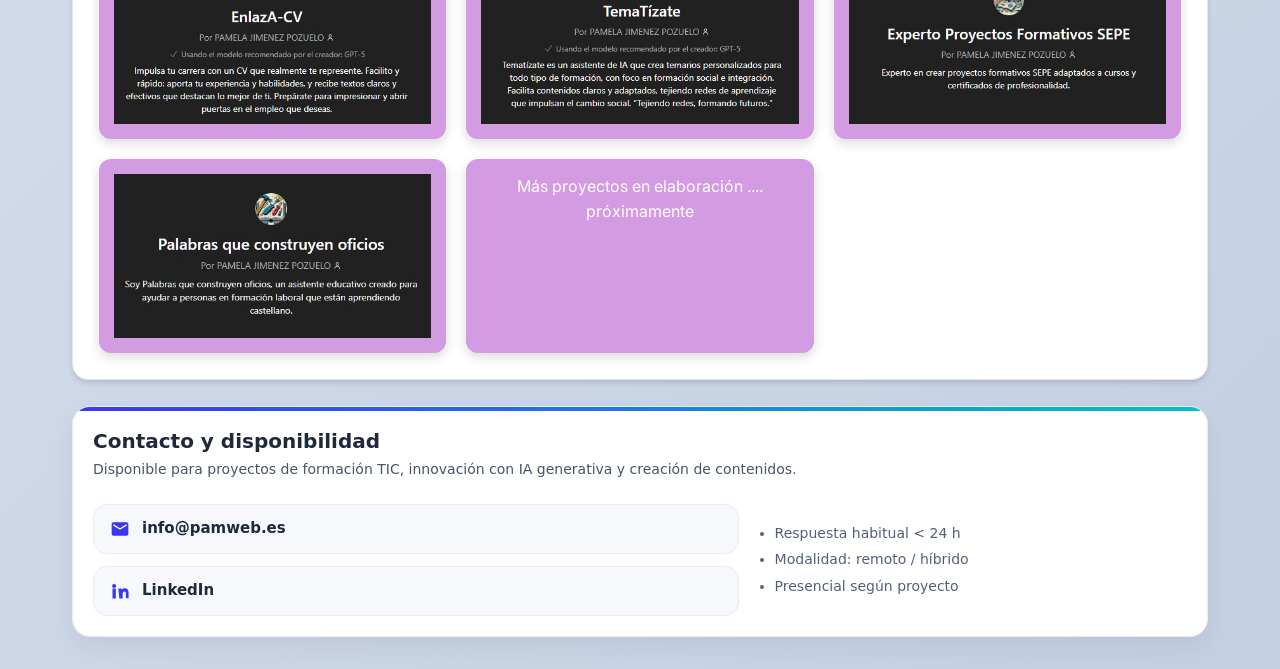
==== commit 28287fbe: "Update index.html" ====
--- a/index.html
+++ b/index.html
@@ -296,7 +296,7 @@
           <div class="skills-grid">
             <div class="skill-item">MySQL</div><div class="skill-item">SQL Server</div><div class="skill-item">Oracle/PLSQL</div>
             <div class="skill-item">Git</div><div class="skill-item">Google Workspace</div><div class="skill-item">Moodle</div>
-            <div class="skill-item">SEO</div><div class="skill-item">Google Ads</div>
+            
           </div>
         </div>
         <div>
@@ -402,3 +402,4 @@
 
 
 
+
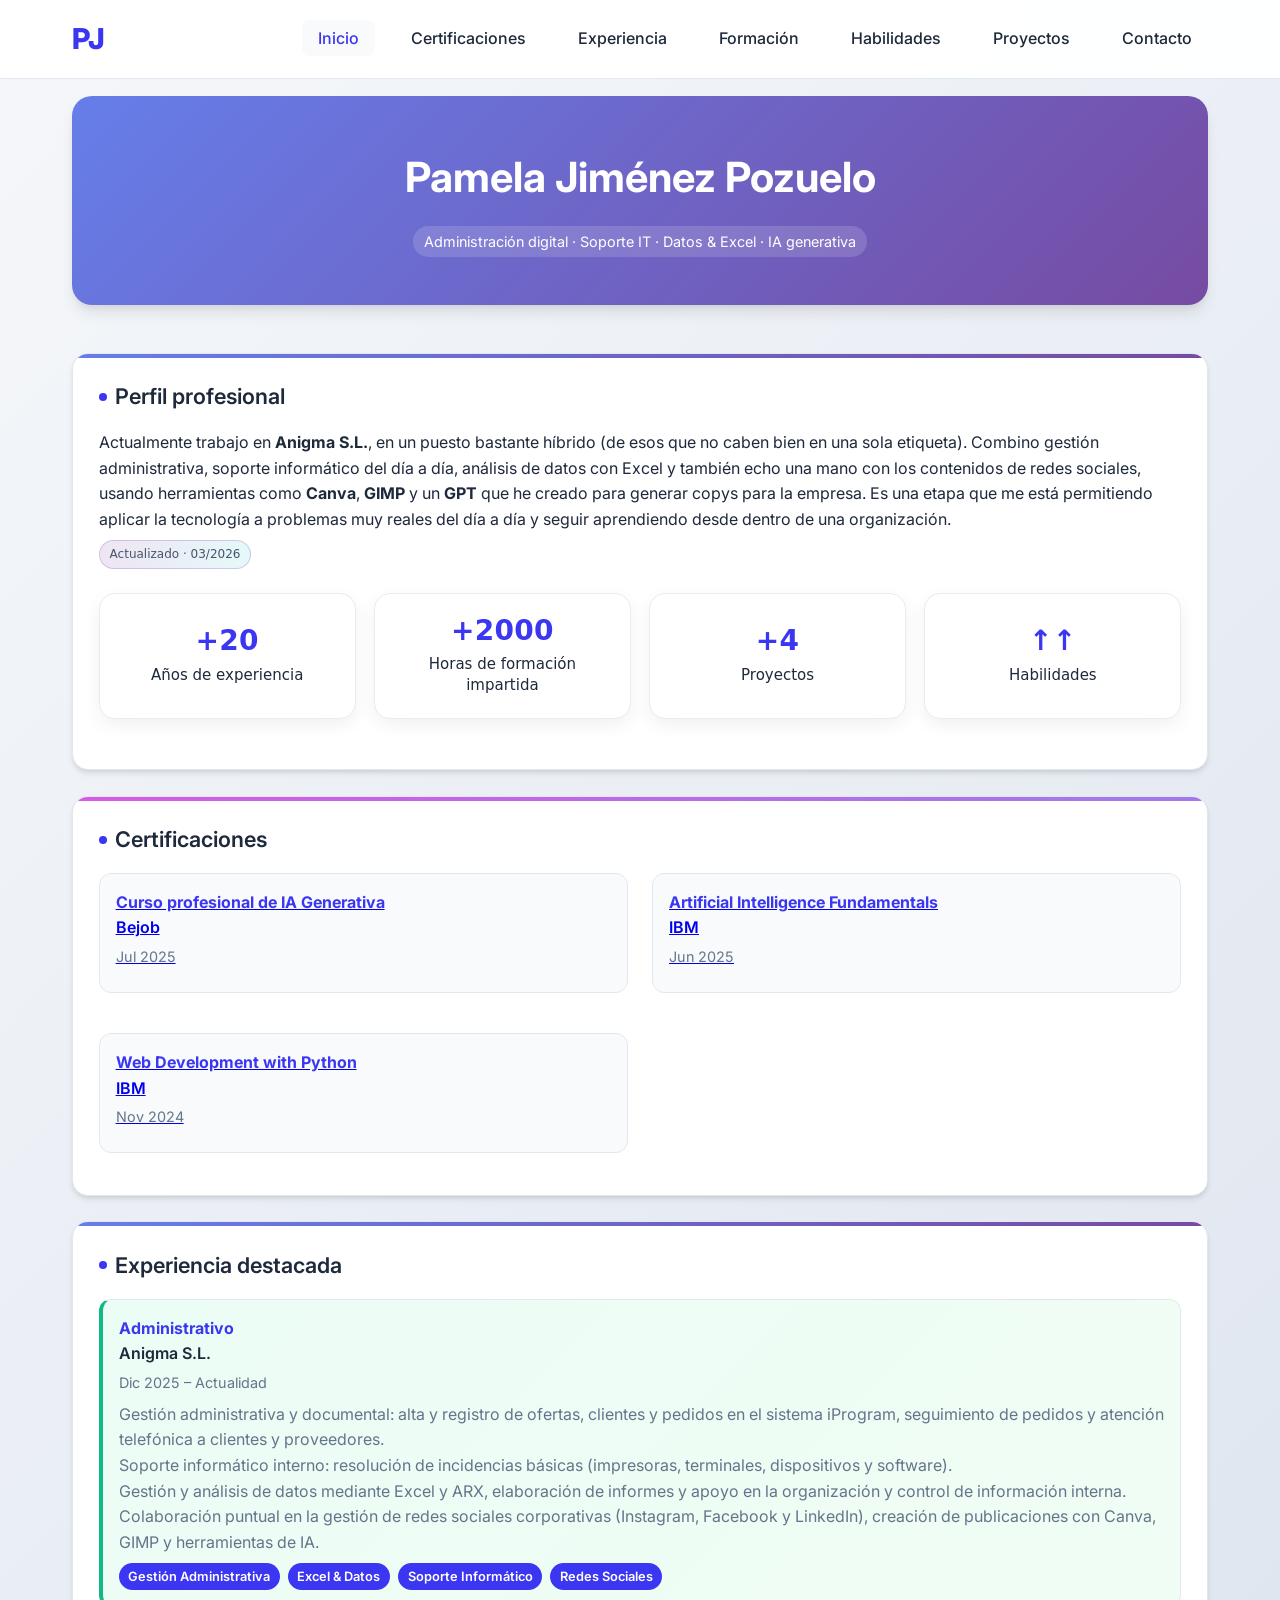
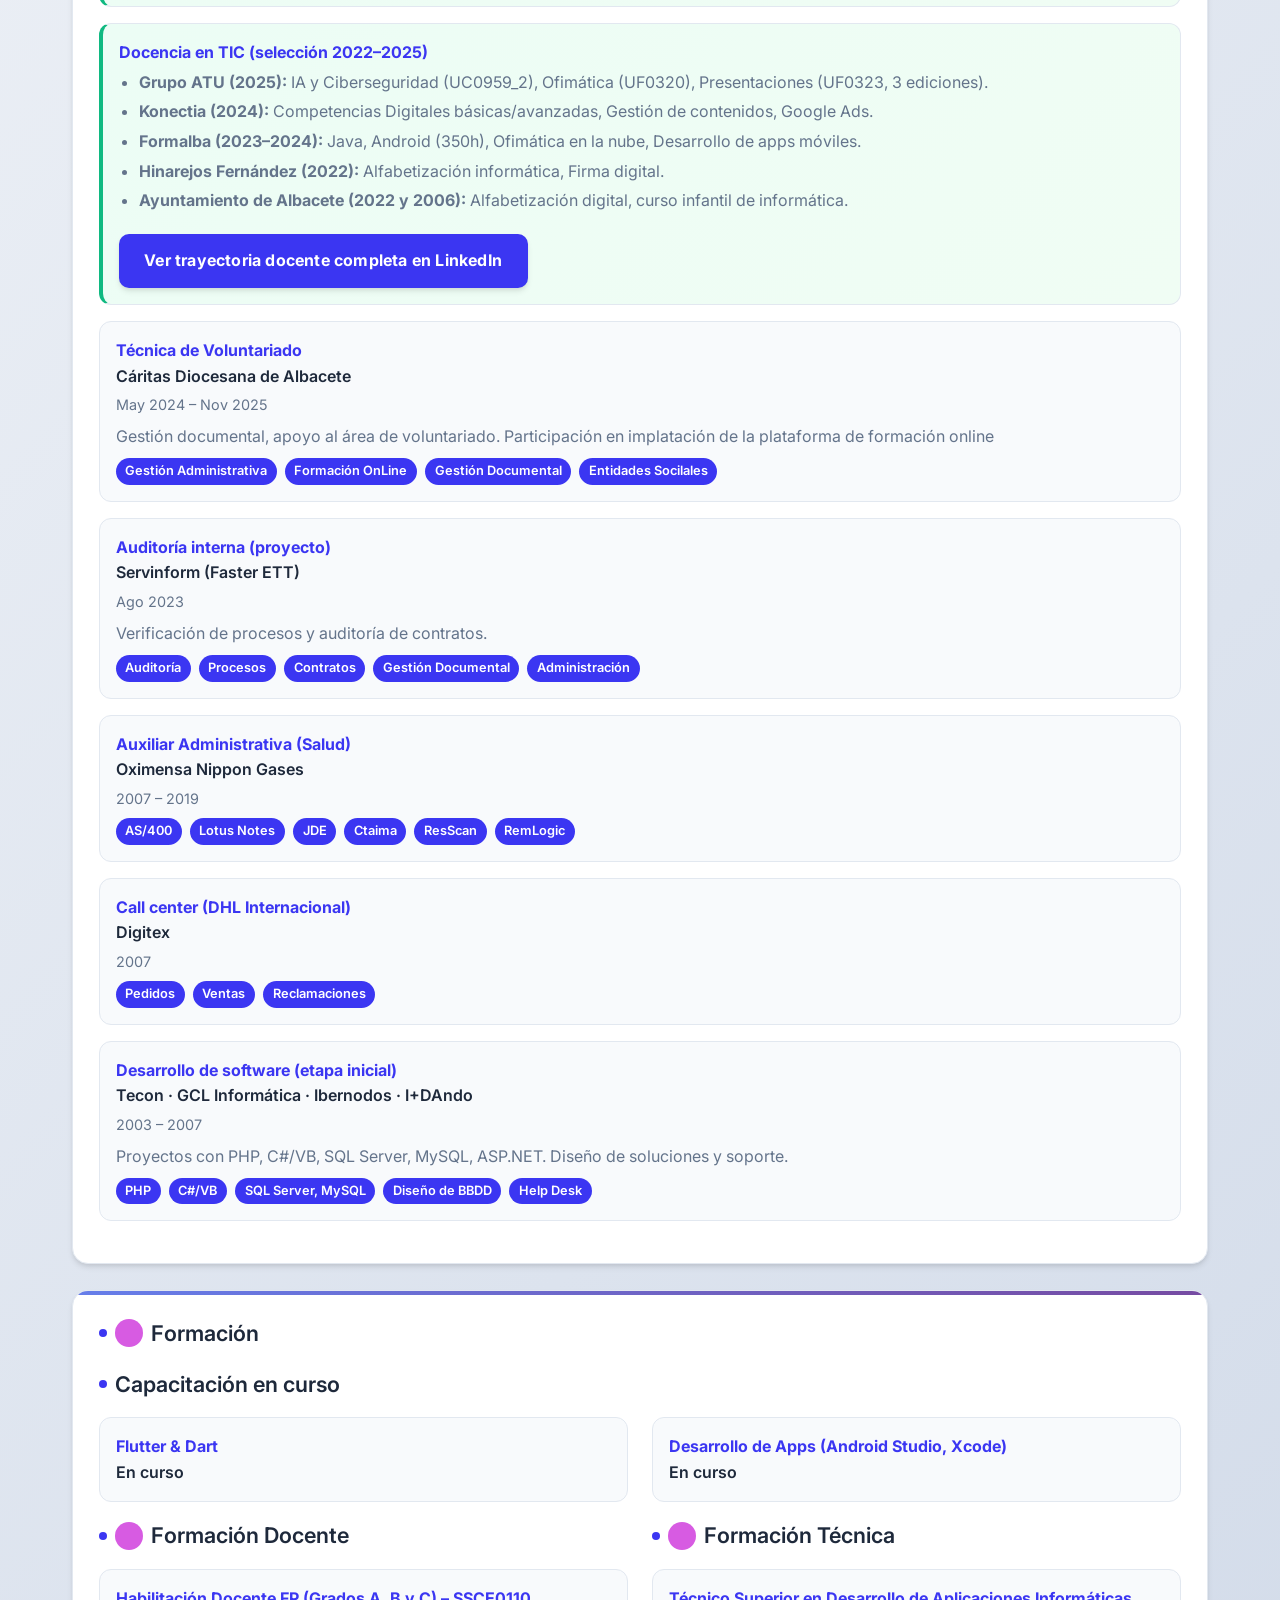
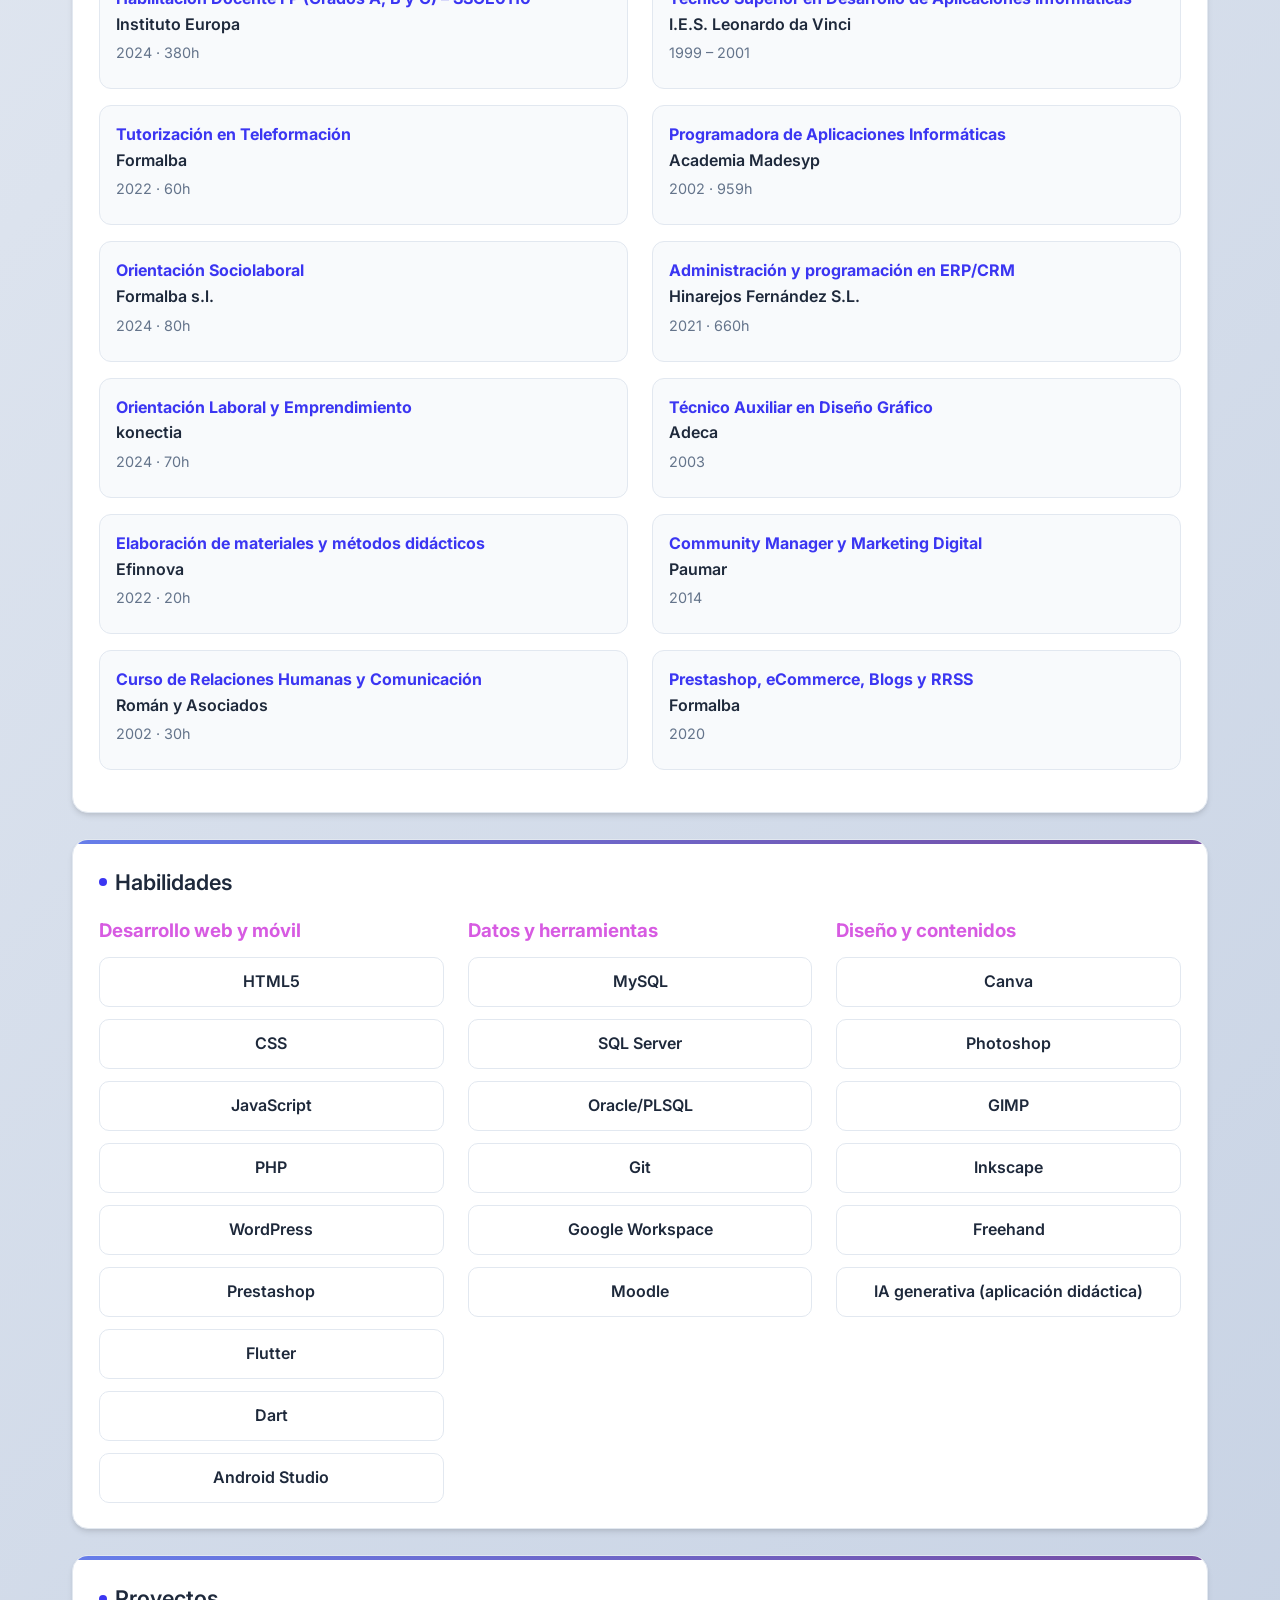
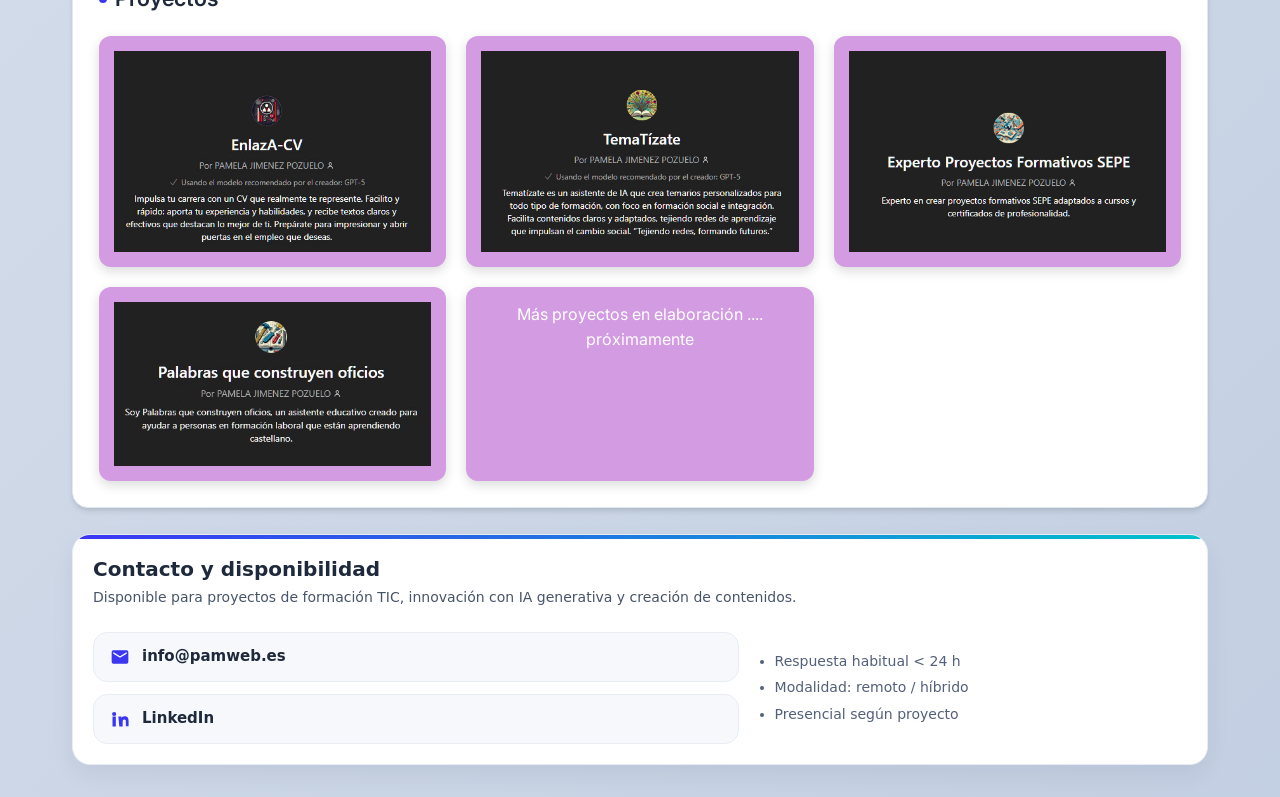
==== commit 48e37803: "Update index.html" ====
--- a/index.html
+++ b/index.html
@@ -117,9 +117,12 @@
         <div class="experience-title">Administrativo</div>
         <div class="experience-company">Anigma S.L.</div>
         <div class="experience-date">Dic 2025 – Actualidad</div>
-        <div class="experience-description">Gestión documental, apoyo al área de voluntariado. Participación en implatación de la plataforma de formación online</div>
+        <div class="experience-description">Gestión administrativa y documental: alta y registro de ofertas, clientes y pedidos en el sistema iProgram, seguimiento de pedidos y atención telefónica a clientes y proveedores.
+<br/>Soporte informático interno: resolución de incidencias básicas (impresoras, terminales, dispositivos y software).<br/>
+Gestión y análisis de datos mediante Excel y ARX, elaboración de informes y apoyo en la organización y control de información interna.<br/>
+Colaboración puntual en la gestión de redes sociales corporativas (Instagram, Facebook y LinkedIn), creación de publicaciones con Canva, GIMP y herramientas de IA.</div>
 		<div class="tech-list">
-          <span class="tech-tag">Gestión Administrativa</span><span class="tech-tag">Formación OnLine</span><span class="tech-tag">Gestión Documental</span><span class="tech-tag">Entidades Socilales</span>
+          <span class="tech-tag">Gestión Administrativa</span><span class="tech-tag">Excel & Datos</span><span class="tech-tag">Soporte Informático</span><span class="tech-tag">Redes Sociales</span>
         </div>
       </div>
       <!-- Docencia resumida + CTA a LinkedIn -->
@@ -403,3 +406,4 @@
 
 
 
+
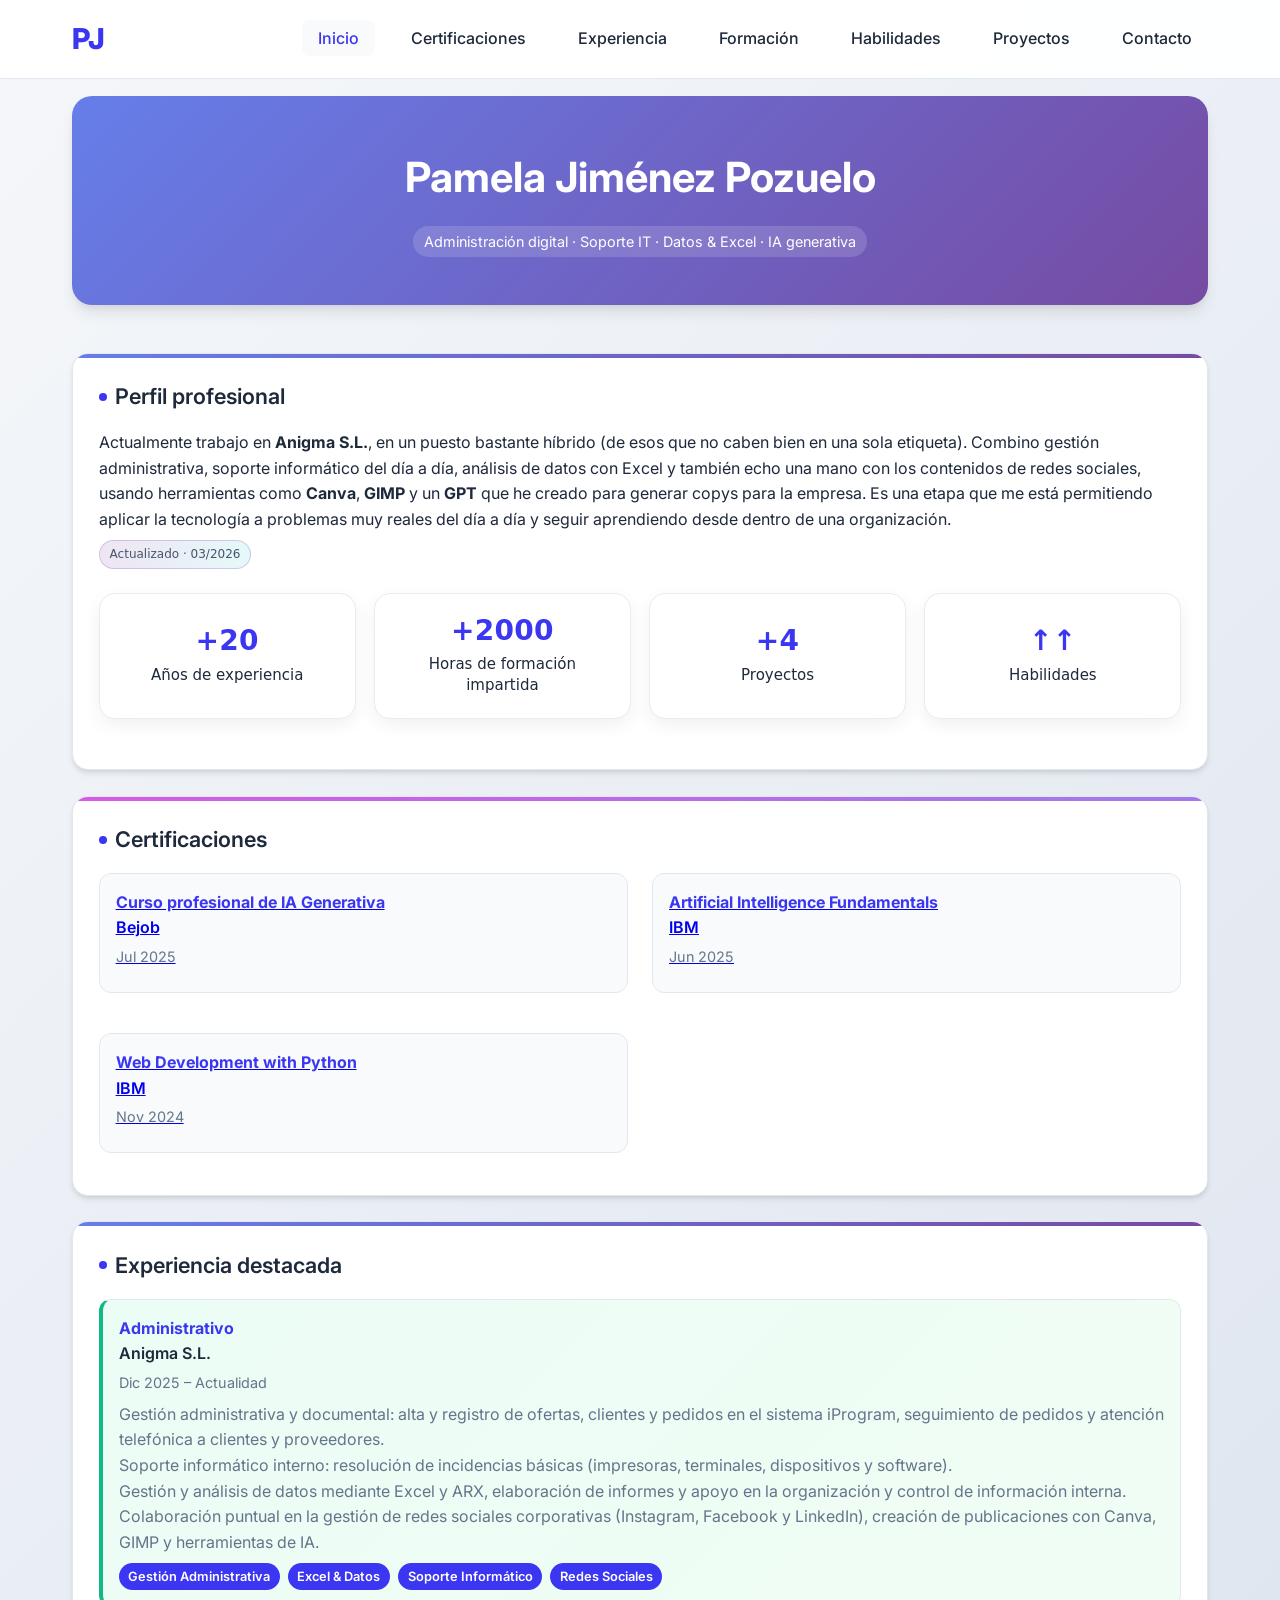
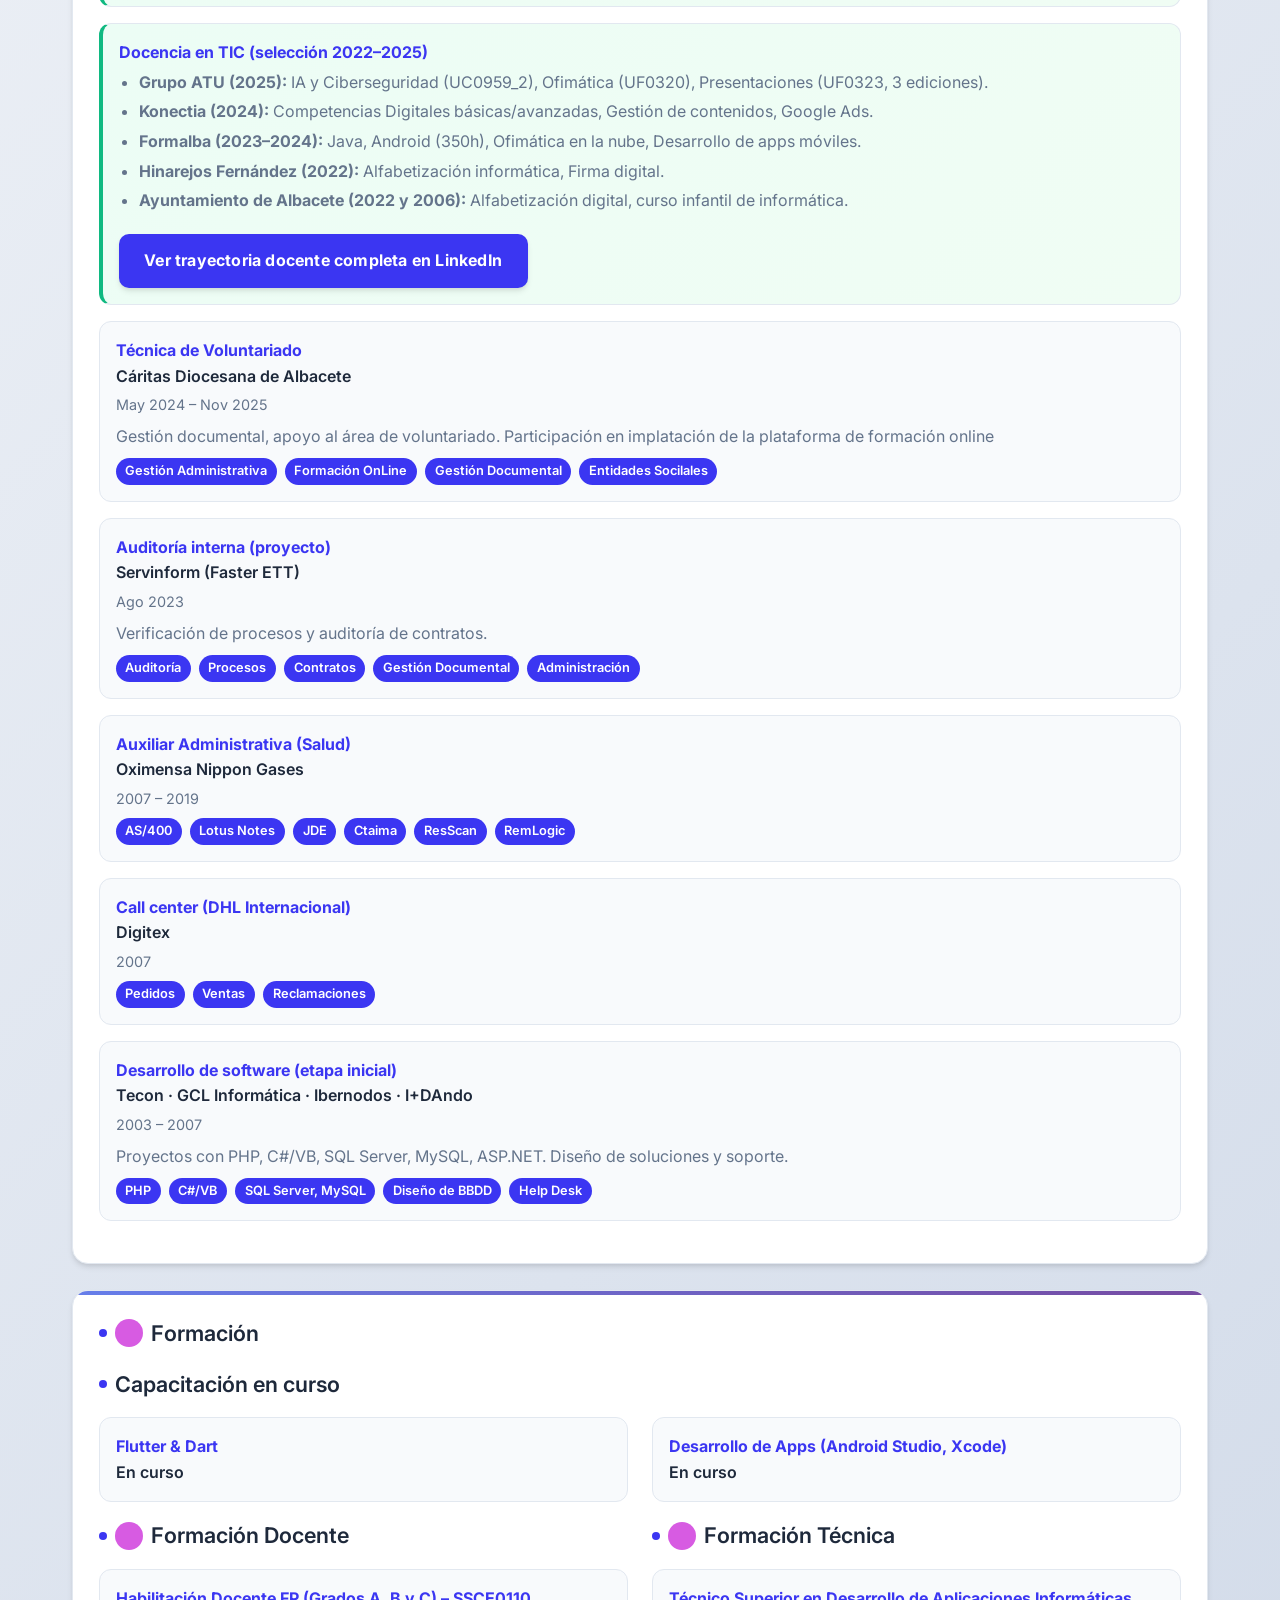
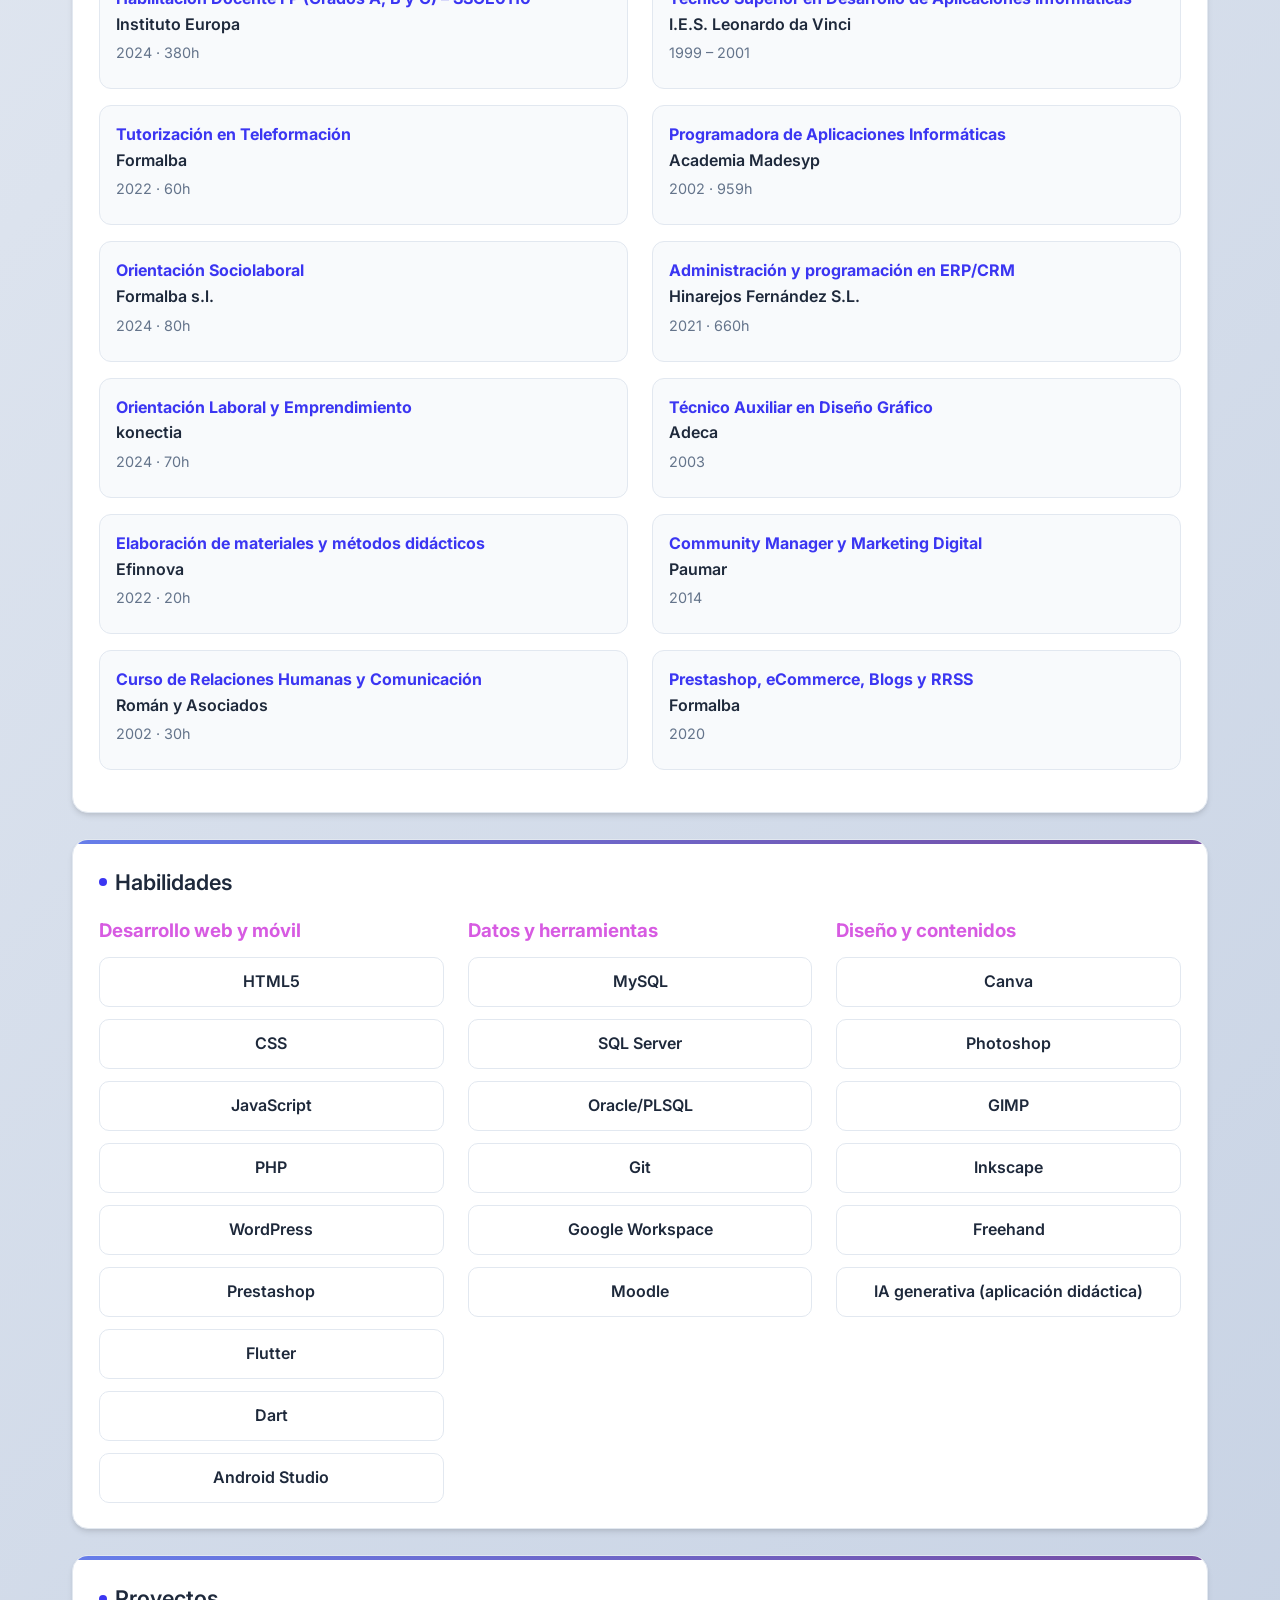
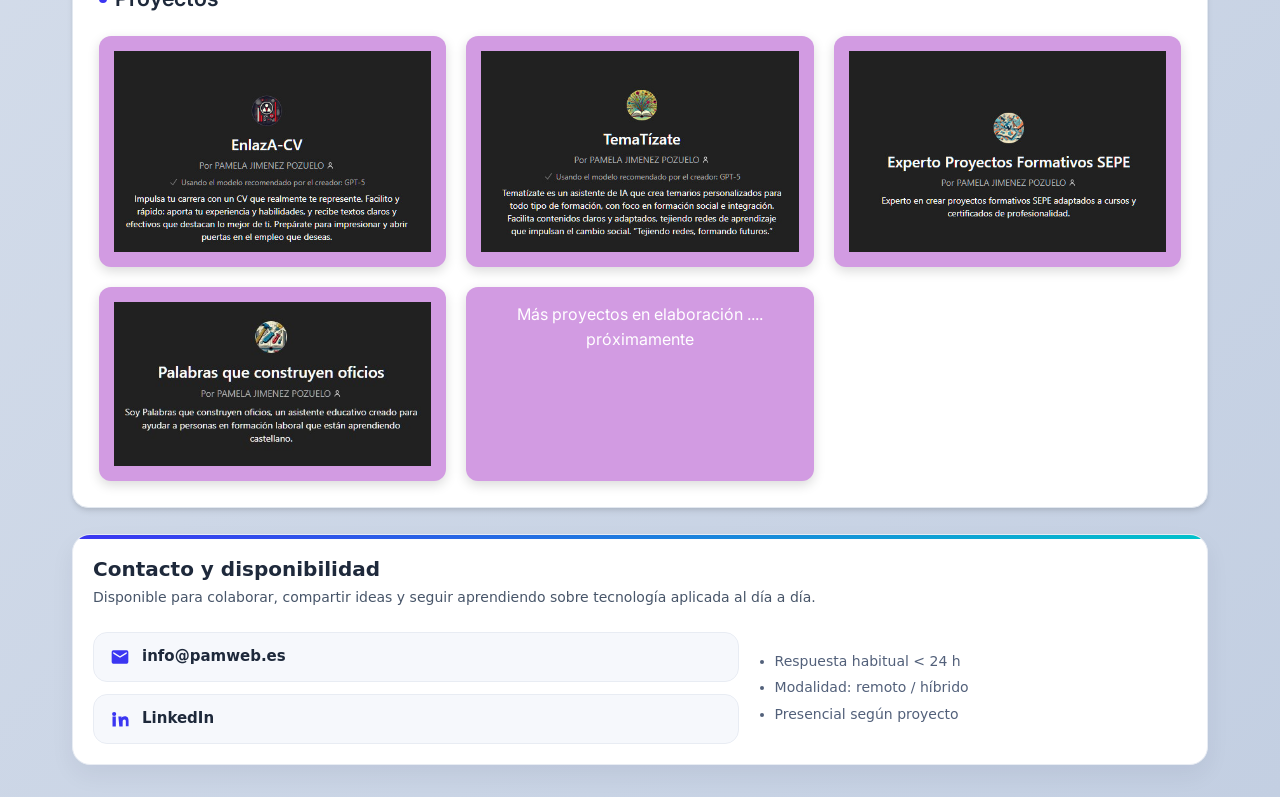
==== commit d4ab2d58: "Update index.html" ====
--- a/index.html
+++ b/index.html
@@ -330,7 +330,7 @@
    <section id="contacto" class="contact-card" aria-labelledby="contacto-title">
   <header class="contact-head">
     <h2 id="contacto-title">Contacto y disponibilidad</h2>
-    <p class="contact-claim">Disponible para proyectos de formación TIC, innovación con IA generativa y creación de contenidos.</p>
+    <p class="contact-claim">Disponible para colaborar, compartir ideas y seguir aprendiendo sobre tecnología aplicada al día a día.</p>
   </header>
 
   <div class="contact-grid">
@@ -407,3 +407,4 @@
 
 
 
+
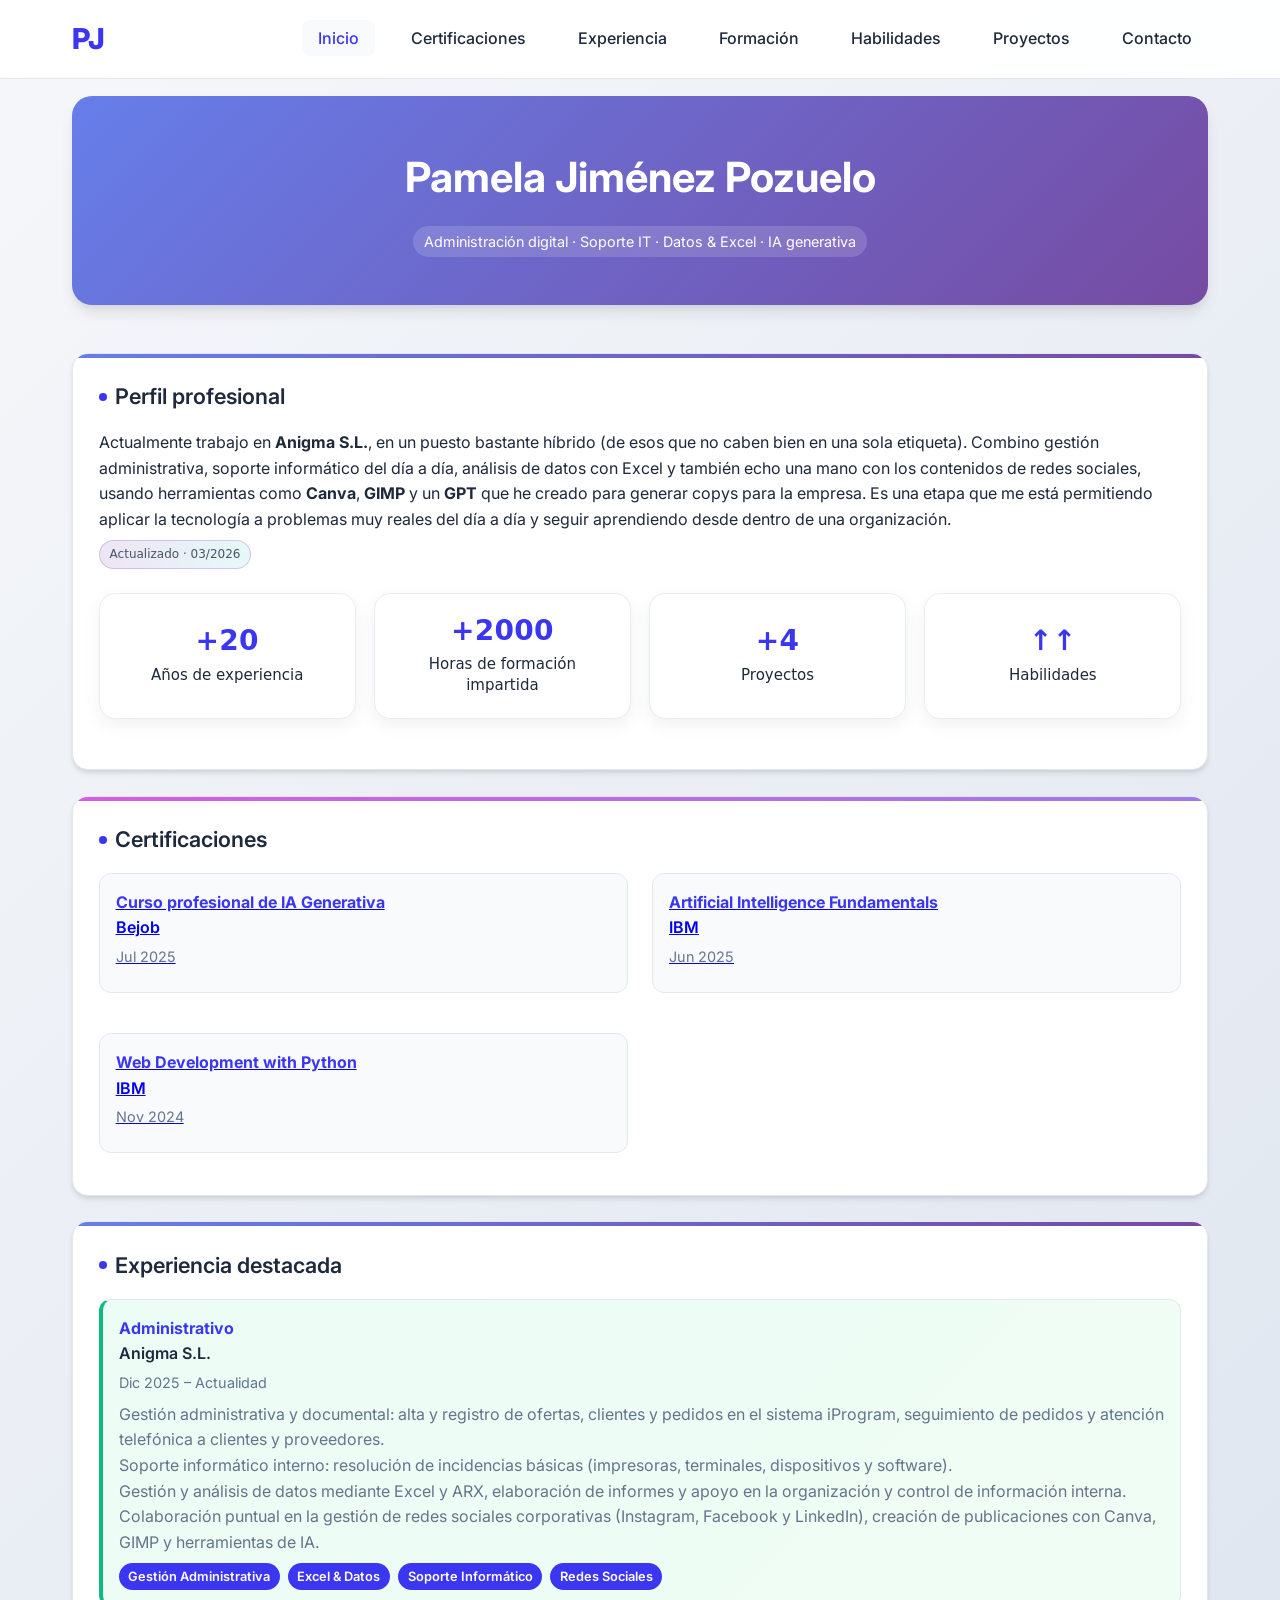
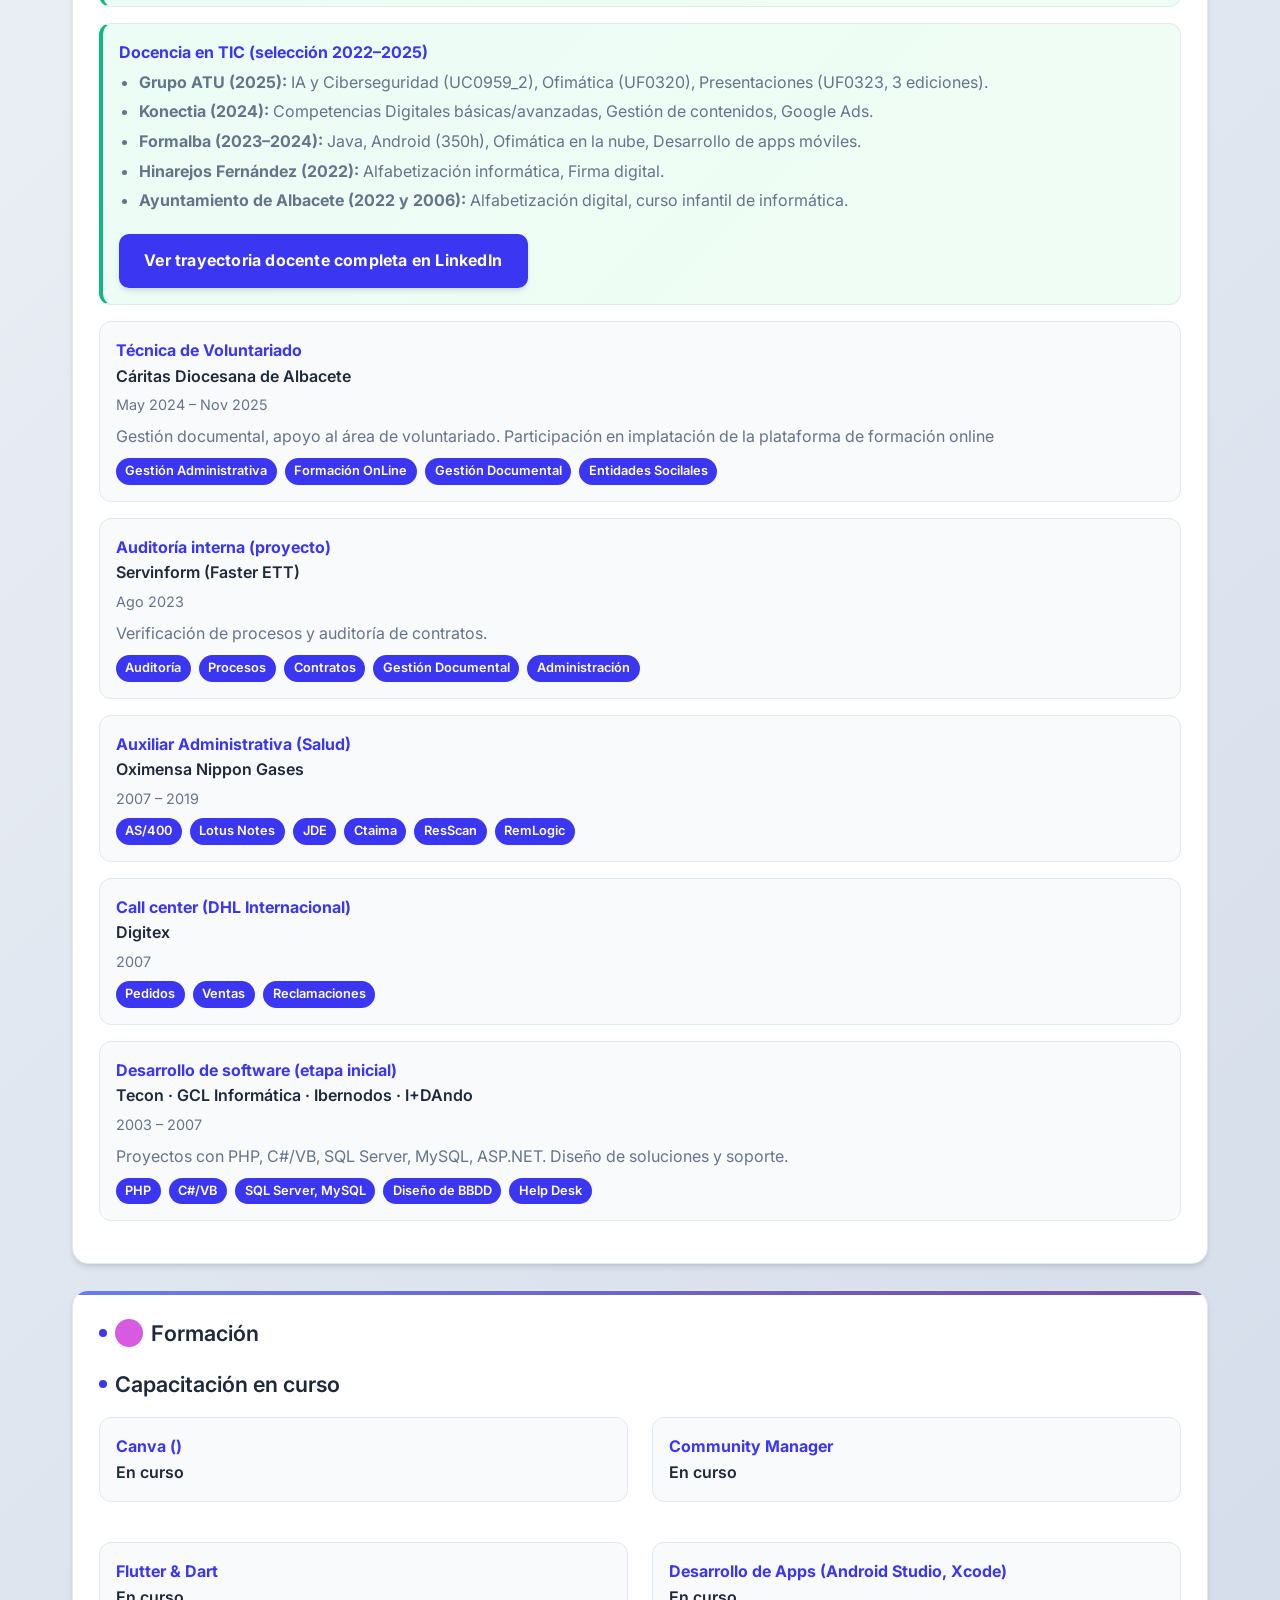
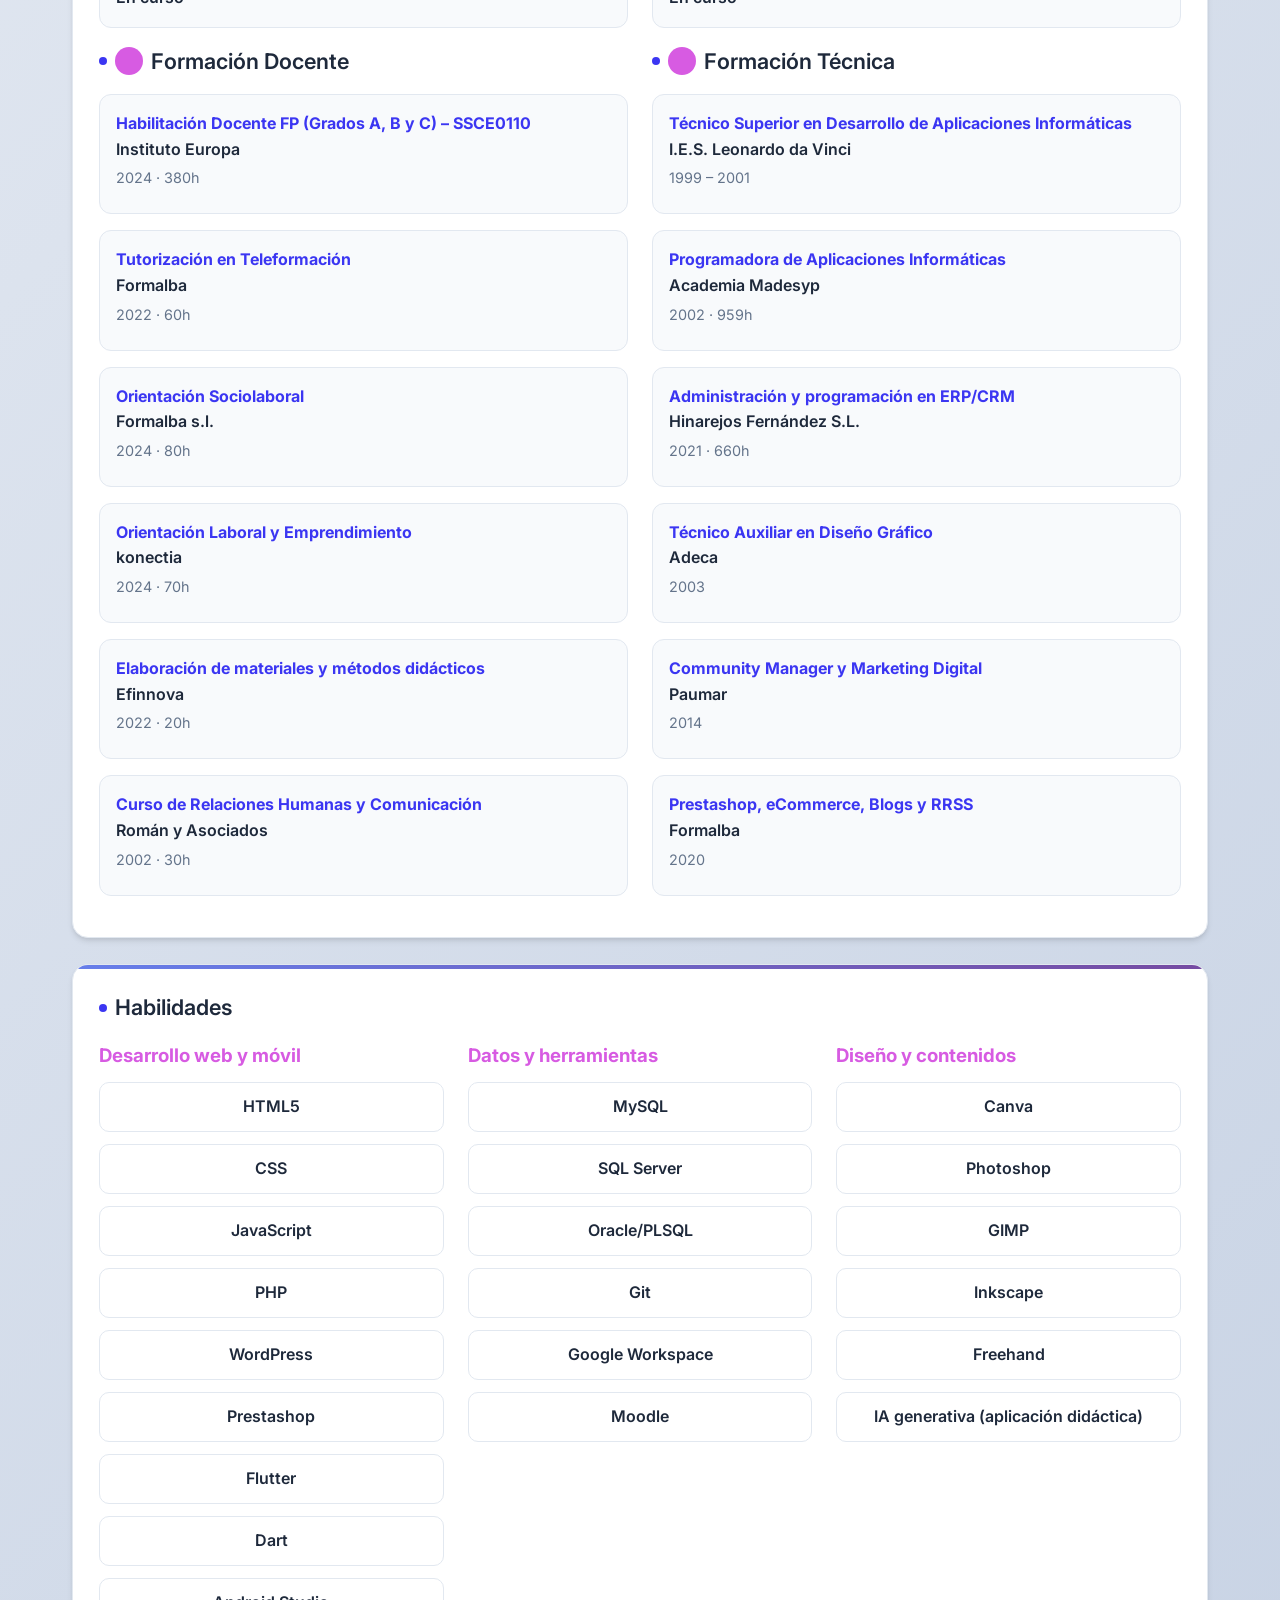
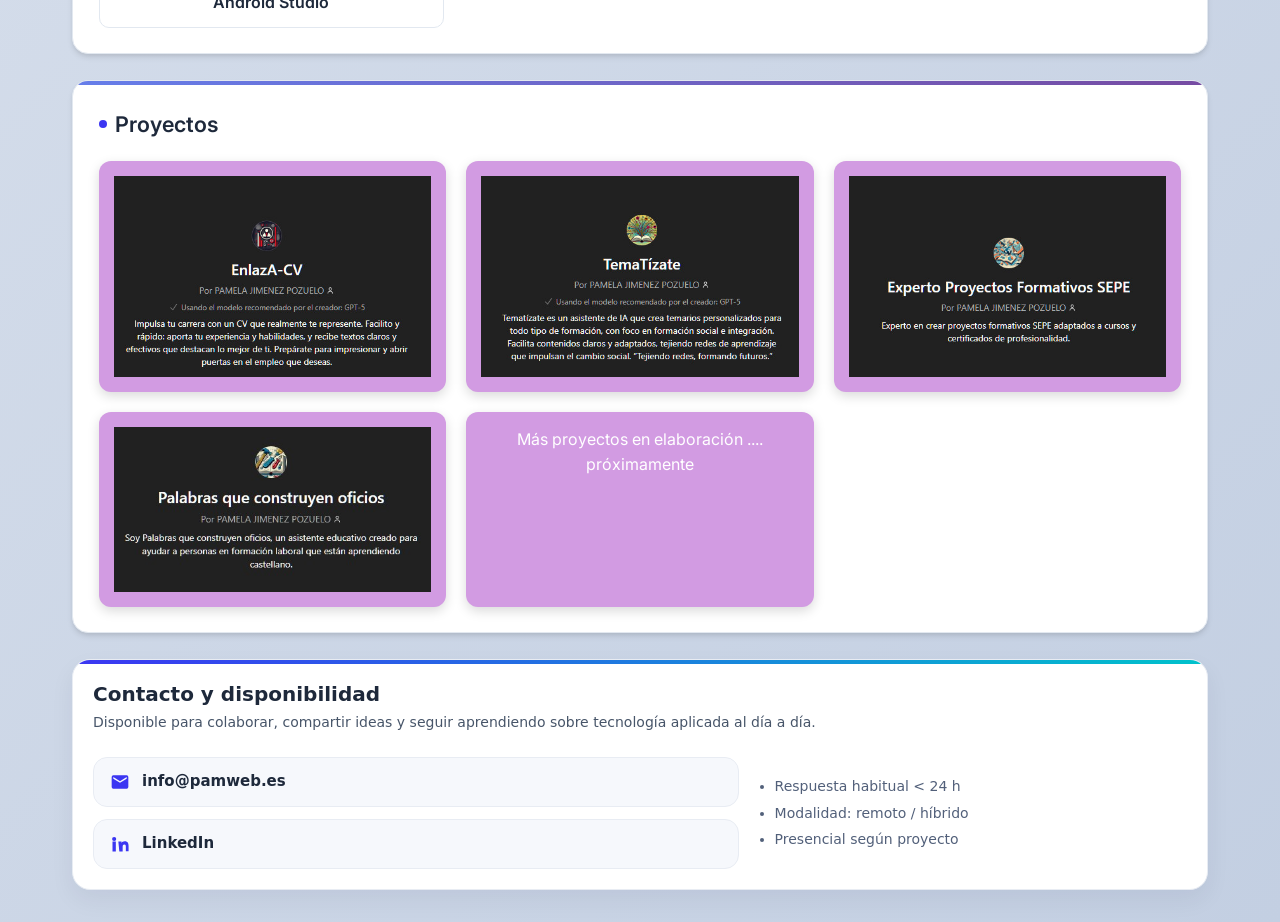
==== commit 4014e9b9: "Update index.html" ====
--- a/index.html
+++ b/index.html
@@ -198,6 +198,14 @@
       <h2 class="card-title"><span class="section-number"></span>Formación </h2>
  <div><h3 class="card-title" style="margin-top:1rem">Capacitación en curso</h3>
      	<div class="grid two-col">
+				<div class="experience-item">
+            	<div class="experience-title">Canva ()</div>
+            	<div class="experience-company">En curso</div>
+          	</div>
+				<div class="experience-item">
+            	<div class="experience-title">Community Manager</div>
+            	<div class="experience-company">En curso</div>
+          	</div>
         	<div class="experience-item">
             	<div class="experience-title">Flutter & Dart</div>
             	<div class="experience-company">En curso</div>
@@ -408,3 +416,4 @@
 
 
 
+
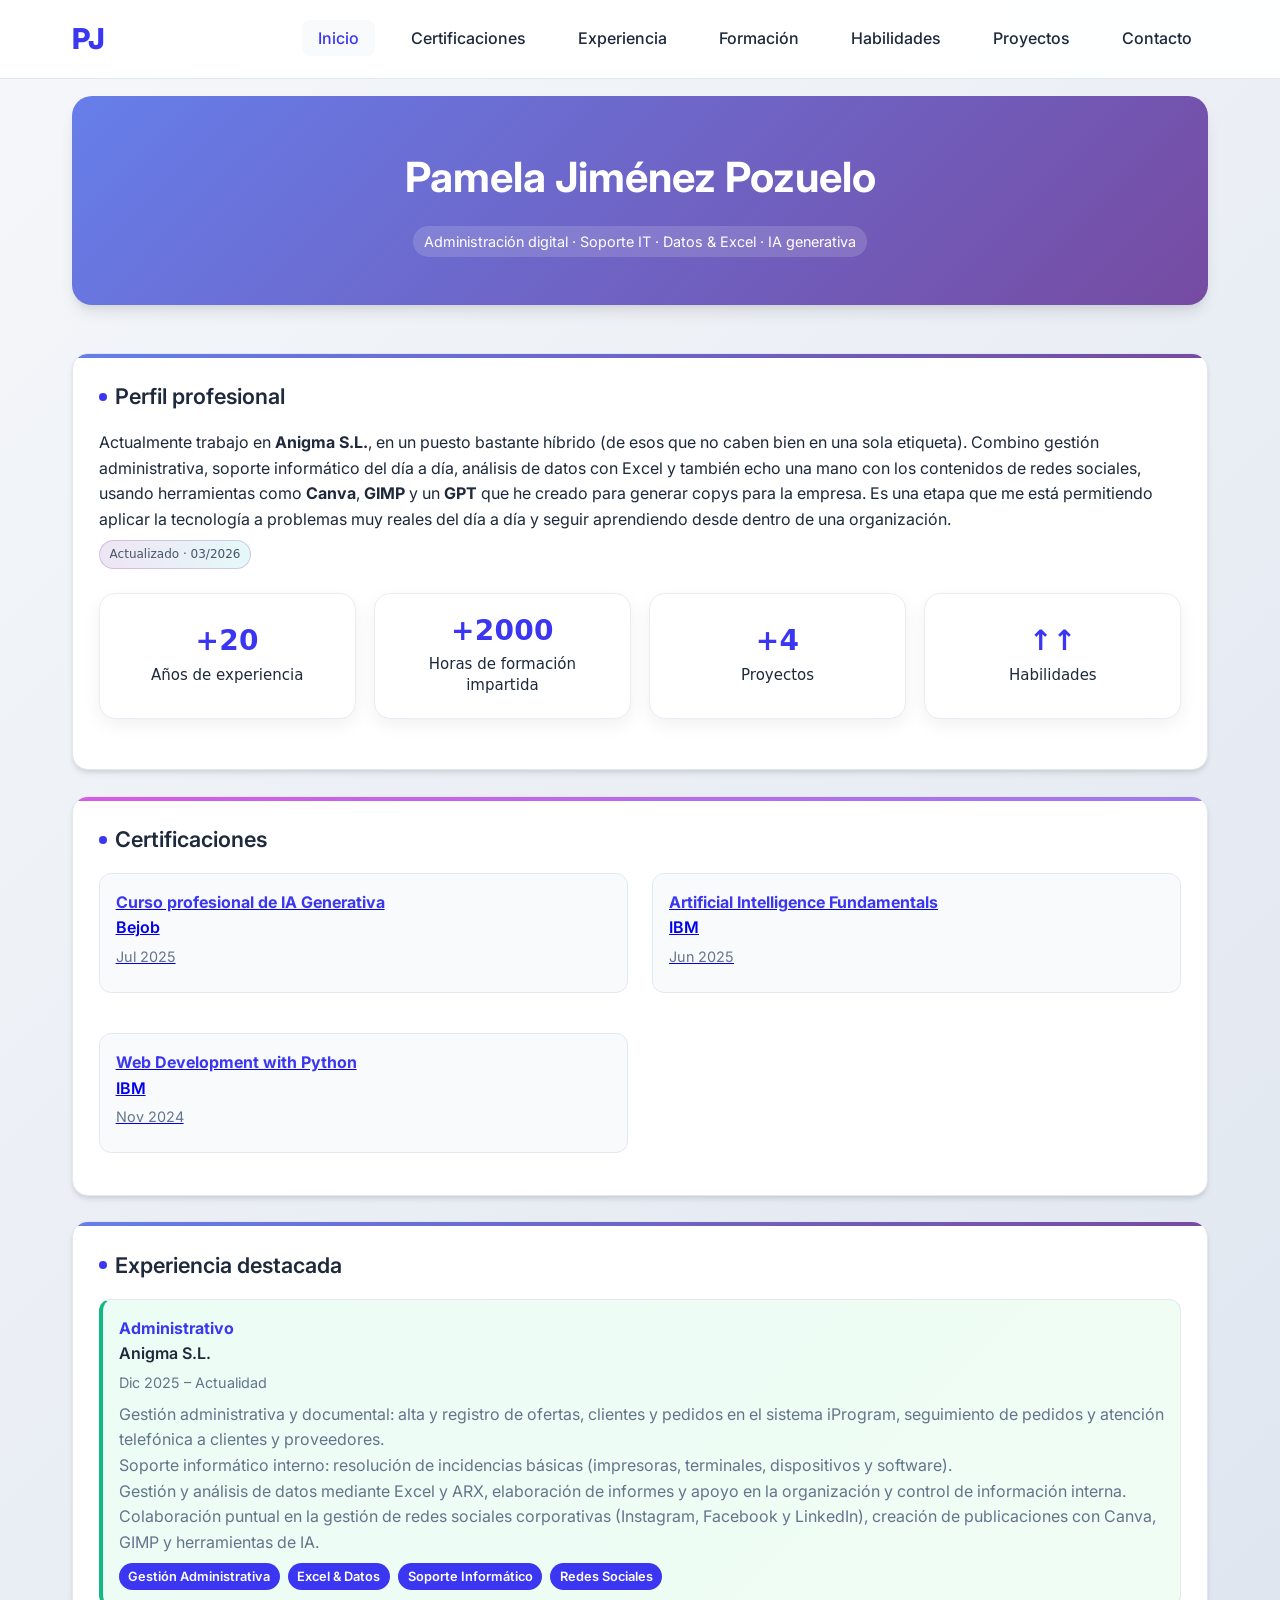
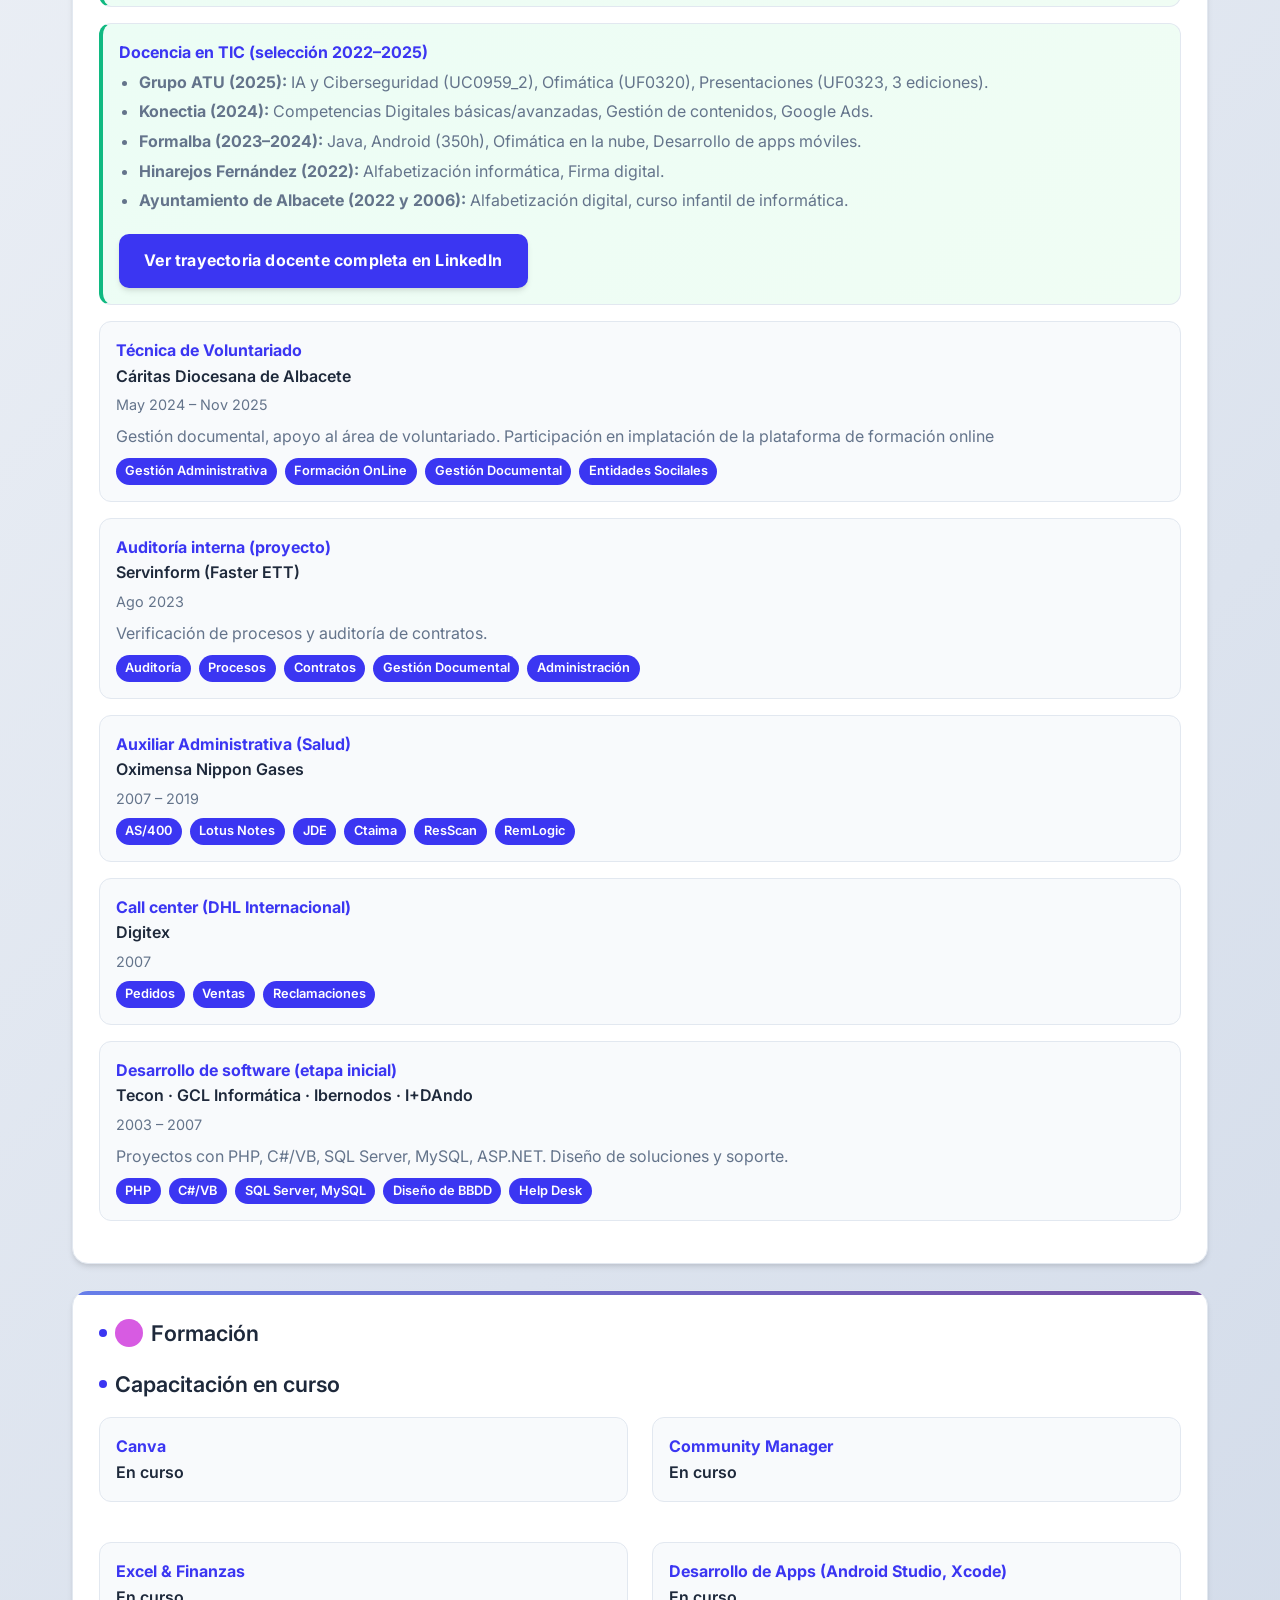
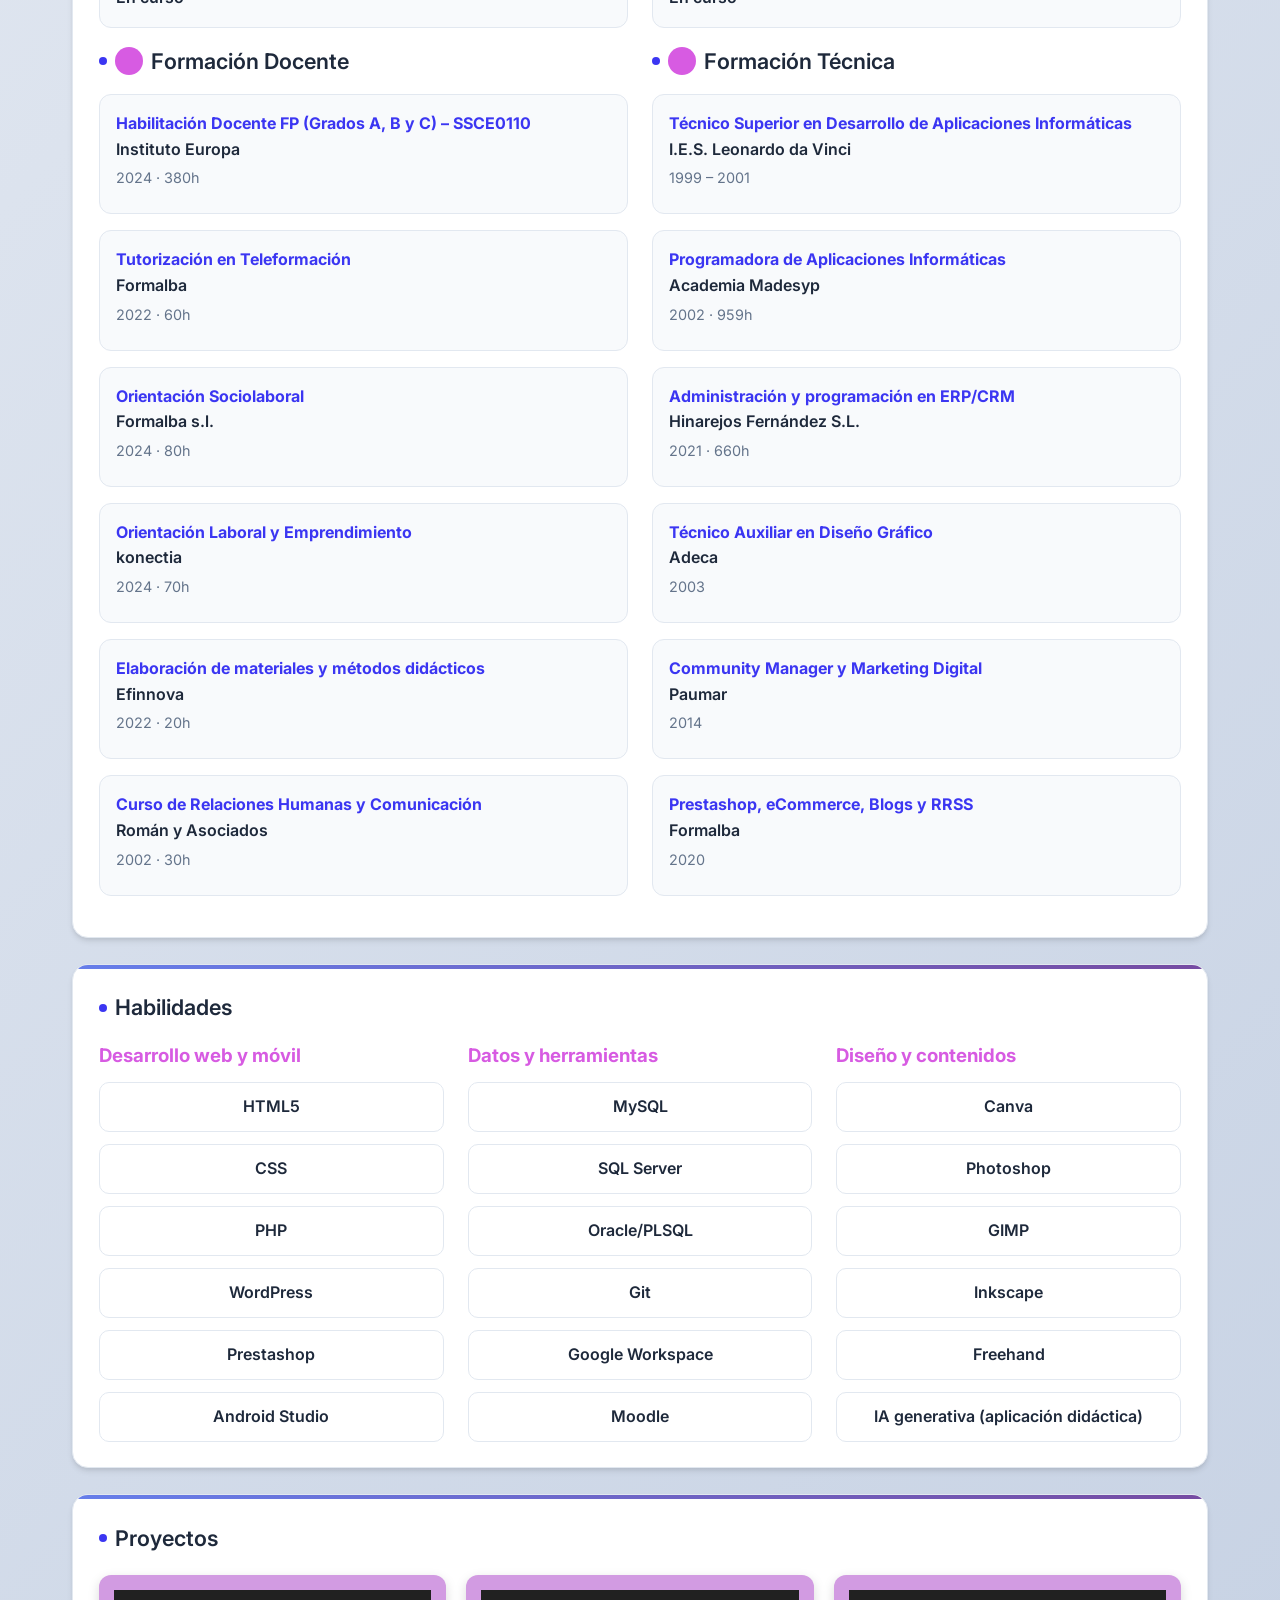
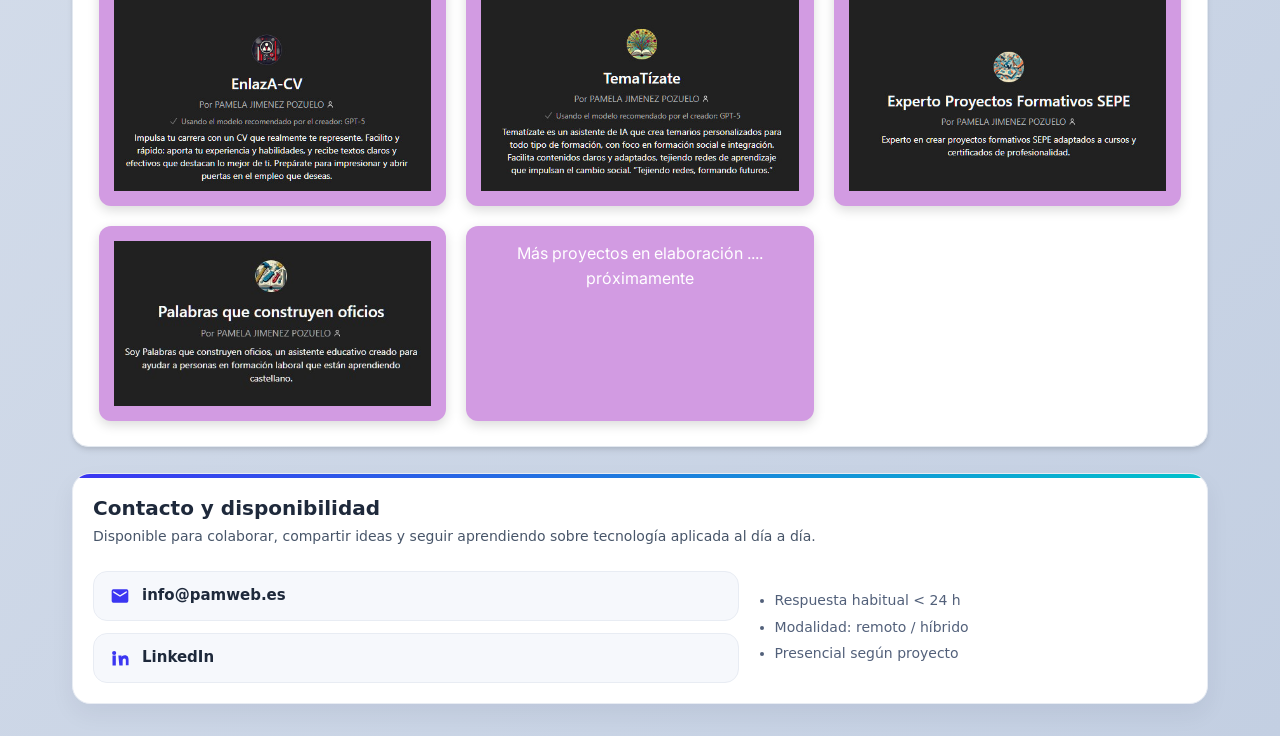
==== commit 5e504514: "Update index.html" ====
--- a/index.html
+++ b/index.html
@@ -199,7 +199,7 @@
  <div><h3 class="card-title" style="margin-top:1rem">Capacitación en curso</h3>
      	<div class="grid two-col">
 				<div class="experience-item">
-            	<div class="experience-title">Canva ()</div>
+            	<div class="experience-title">Canva</div>
             	<div class="experience-company">En curso</div>
           	</div>
 				<div class="experience-item">
@@ -207,7 +207,7 @@
             	<div class="experience-company">En curso</div>
           	</div>
         	<div class="experience-item">
-            	<div class="experience-title">Flutter & Dart</div>
+            	<div class="experience-title">Excel & Finanzas</div>
             	<div class="experience-company">En curso</div>
           	</div>
           	<div class="experience-item">
@@ -296,9 +296,8 @@
         <div>
           <h3 style="color:var(--accent);margin-bottom:.7rem">Desarrollo web y móvil</h3>
           <div class="skills-grid">
-            <div class="skill-item">HTML5</div><div class="skill-item">CSS</div><div class="skill-item">JavaScript</div>
+            <div class="skill-item">HTML5</div><div class="skill-item">CSS</div>
             <div class="skill-item">PHP</div><div class="skill-item">WordPress</div><div class="skill-item">Prestashop</div>
-            <div class="skill-item">Flutter</div><div class="skill-item">Dart</div>
             <div class="skill-item">Android Studio</div>
           </div>
         </div>
@@ -417,3 +416,4 @@
 
 
 
+
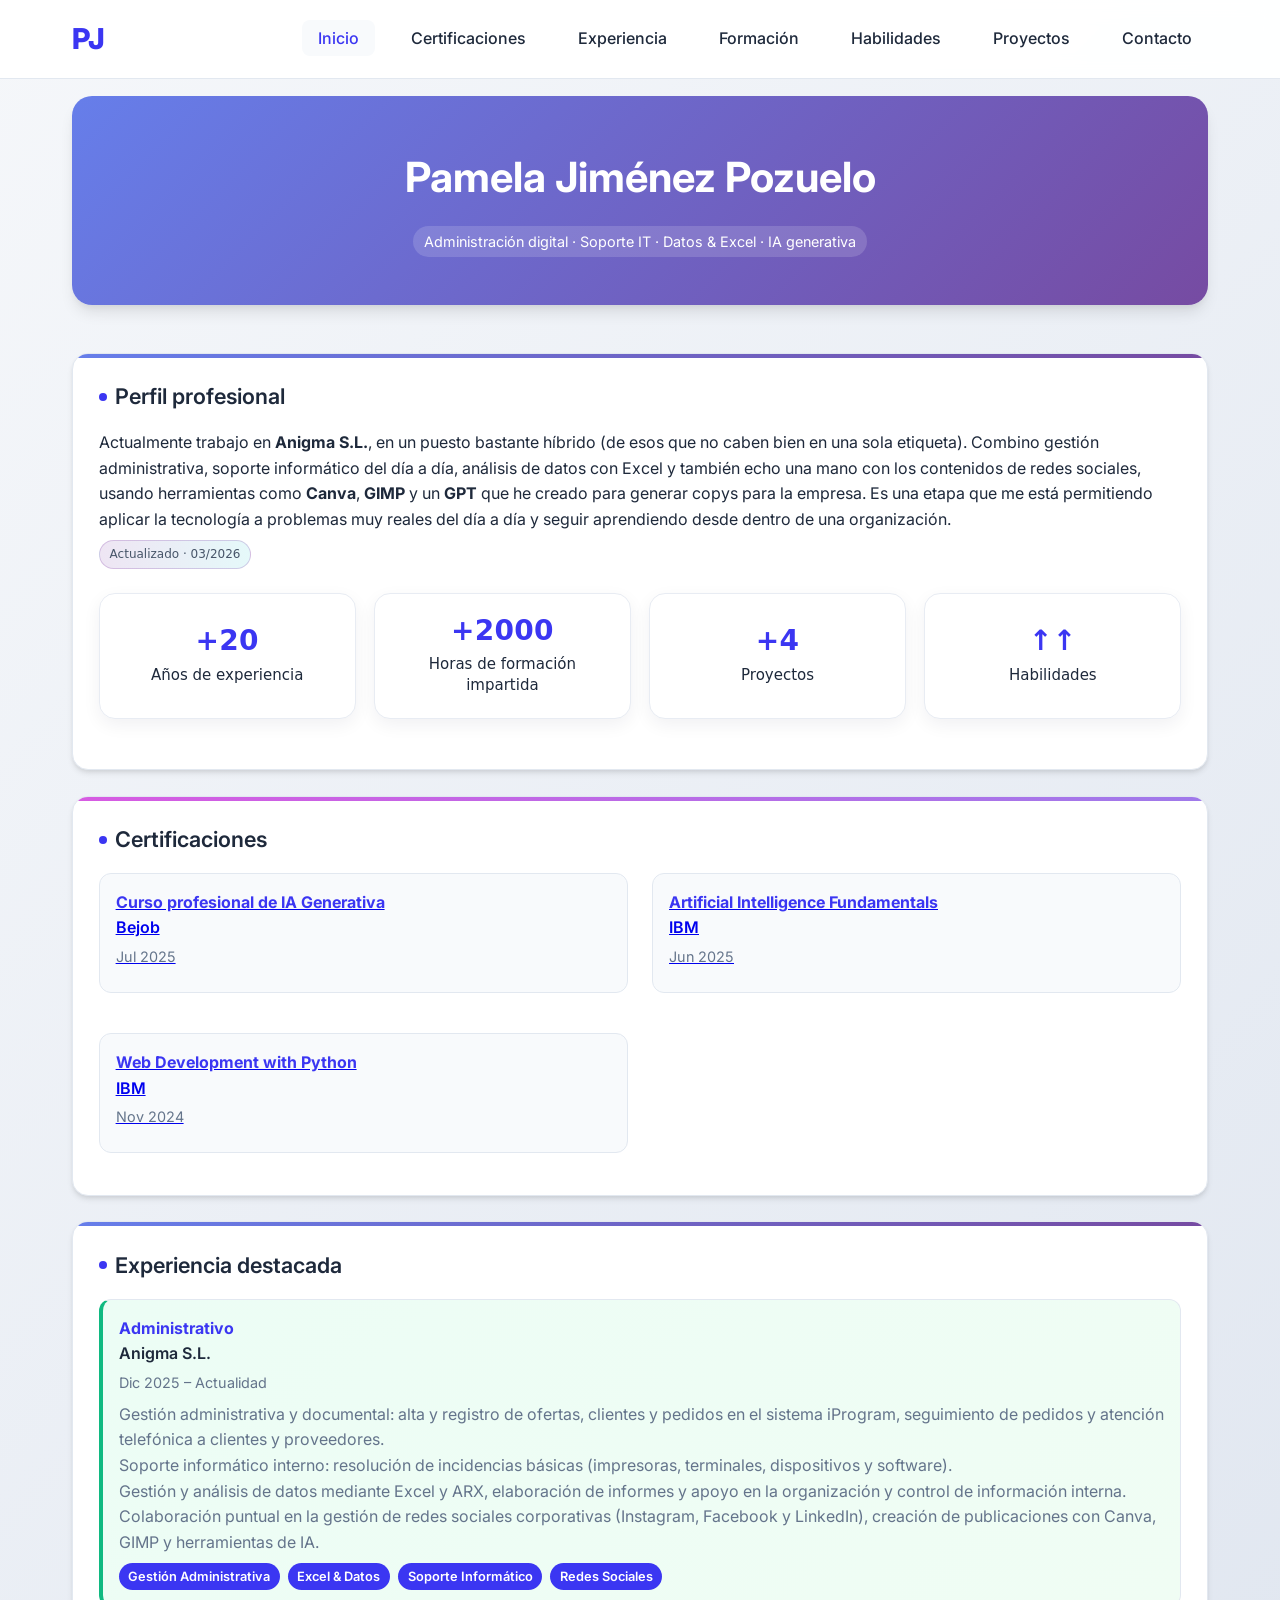
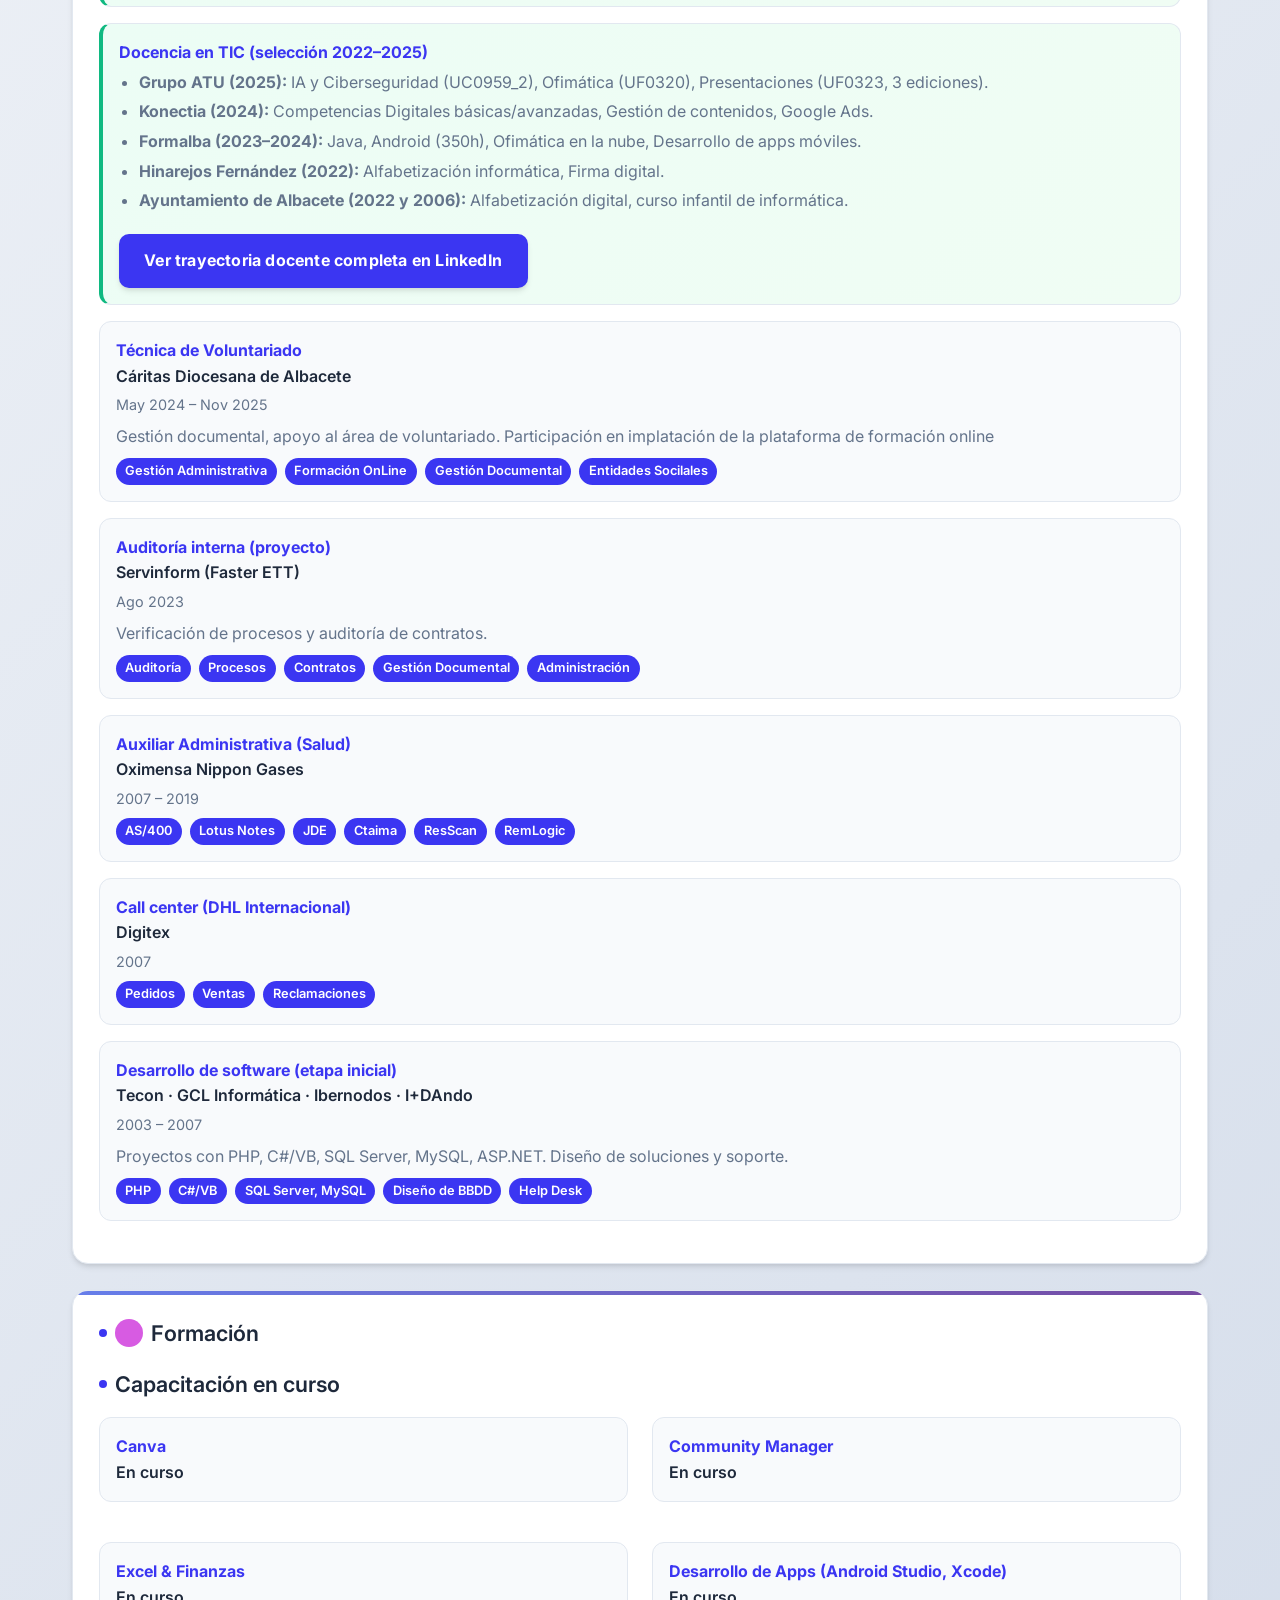
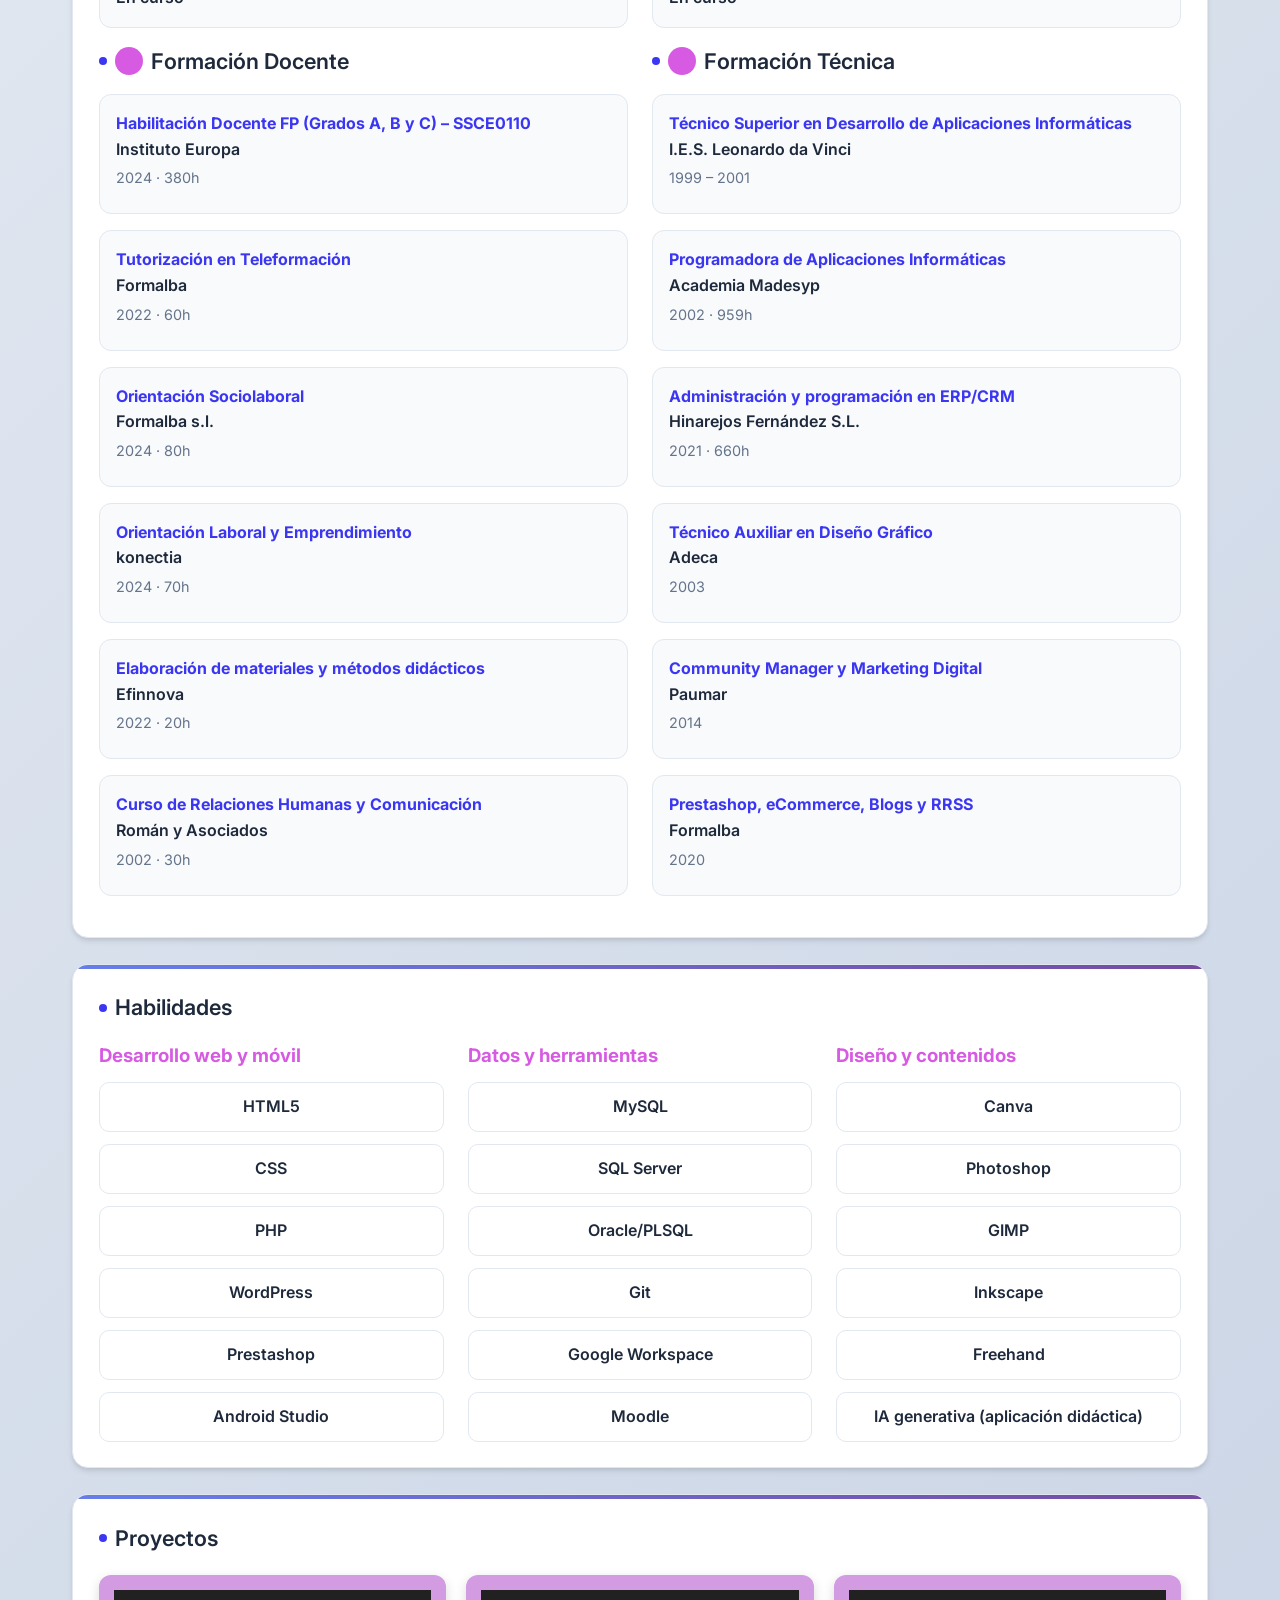
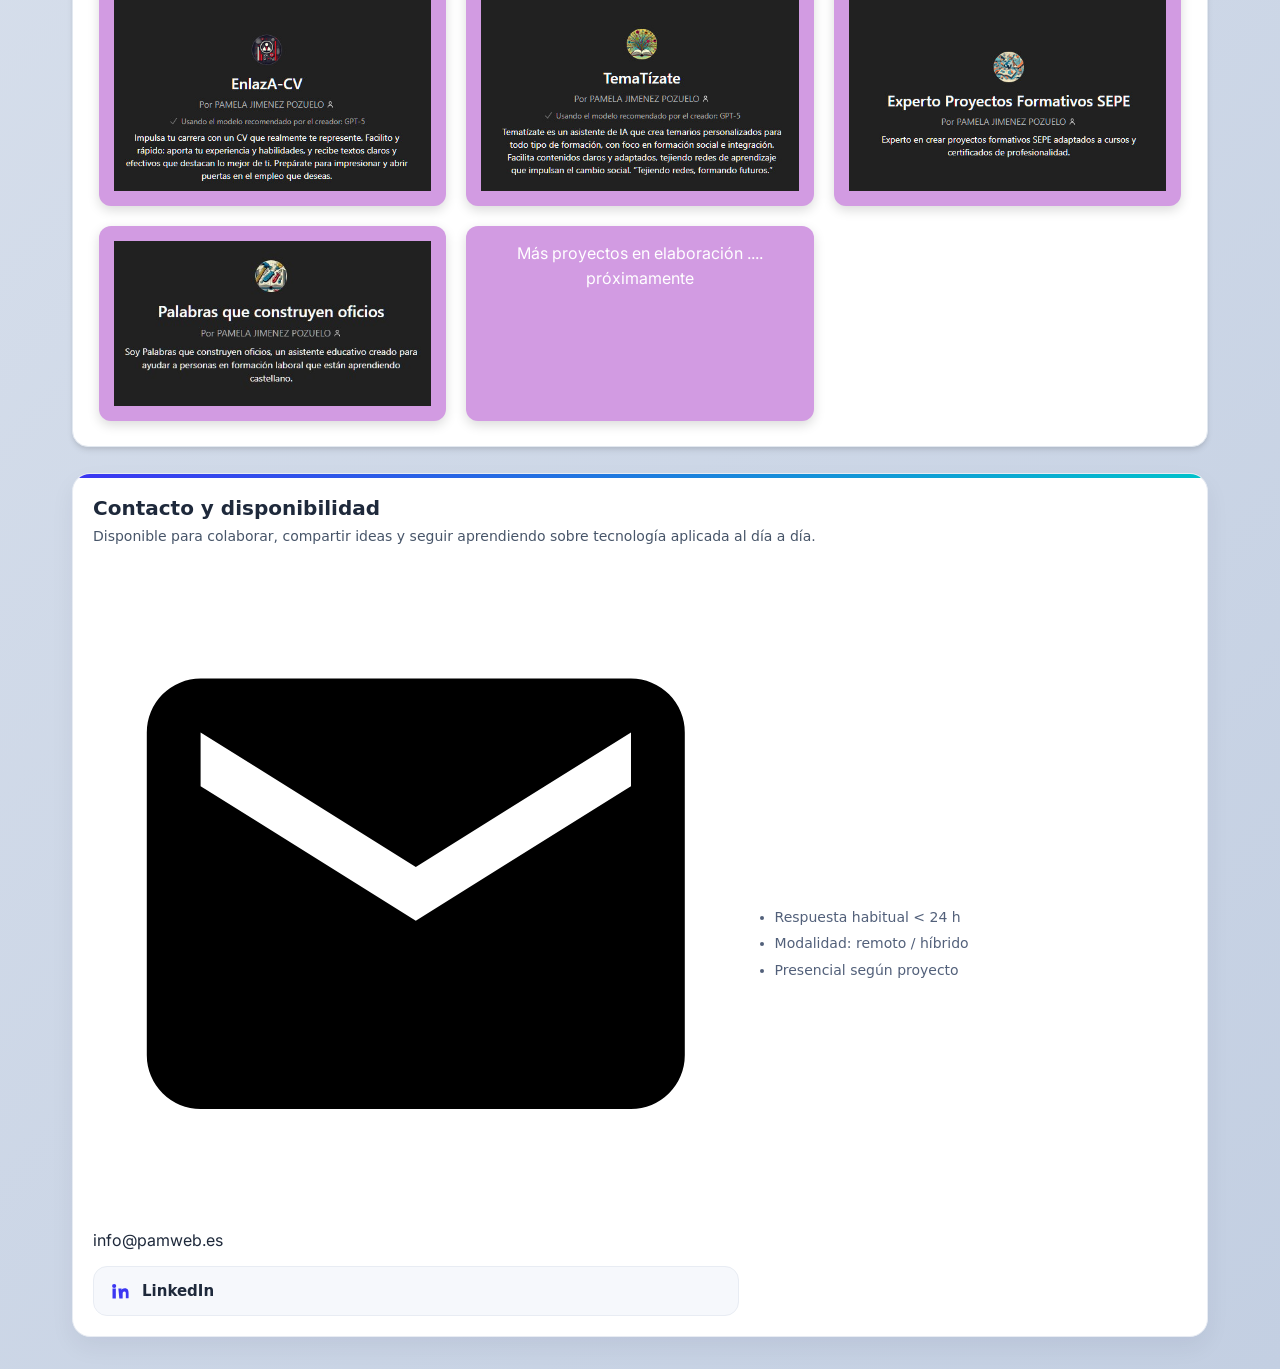
==== commit 40556506: "Update index.html" ====
--- a/index.html
+++ b/index.html
@@ -343,7 +343,7 @@
   <div class="contact-grid">
     <!-- Datos -->
     <div class="contact-info">
-      <a class="contact-btn" href="mailto:info@pamweb.es" aria-label="Enviar correo a info@pamweb.es">
+   <!--   <a class="contact-btn" href="mailto:pamela.jimenezpozuelo@hotmail.com" aria-label="Enviar correo a info@pamweb.es"> -->
         <!-- icono mail -->
         <svg viewBox="0 0 24 24" aria-hidden="true"><path d="M20 4H4a2 2 0 0 0-2 2v12a2 2 0 0 0 2 2h16a2 2 0 0 0 2-2V6a2 2 0 0 0-2-2Zm0 4-8 5L4 8V6l8 5 8-5Z"/></svg>
         <span>info@pamweb.es</span>
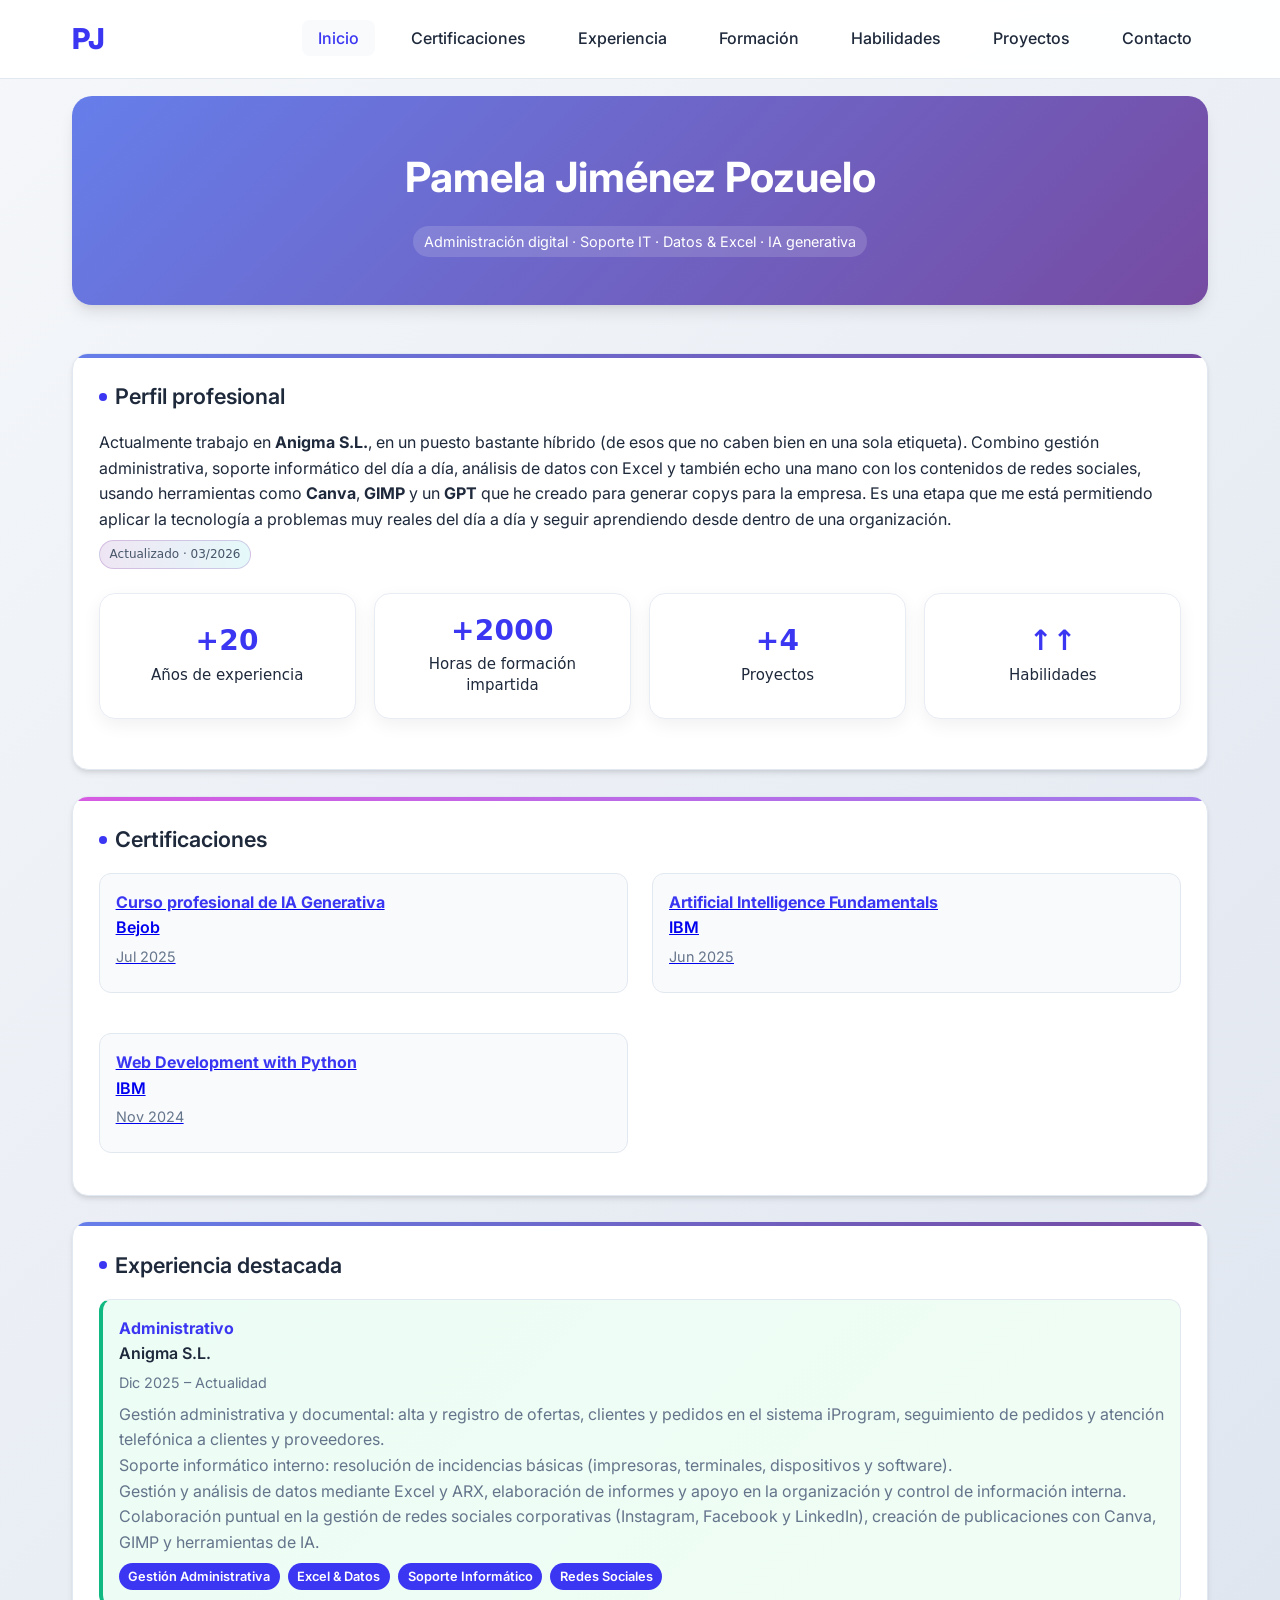
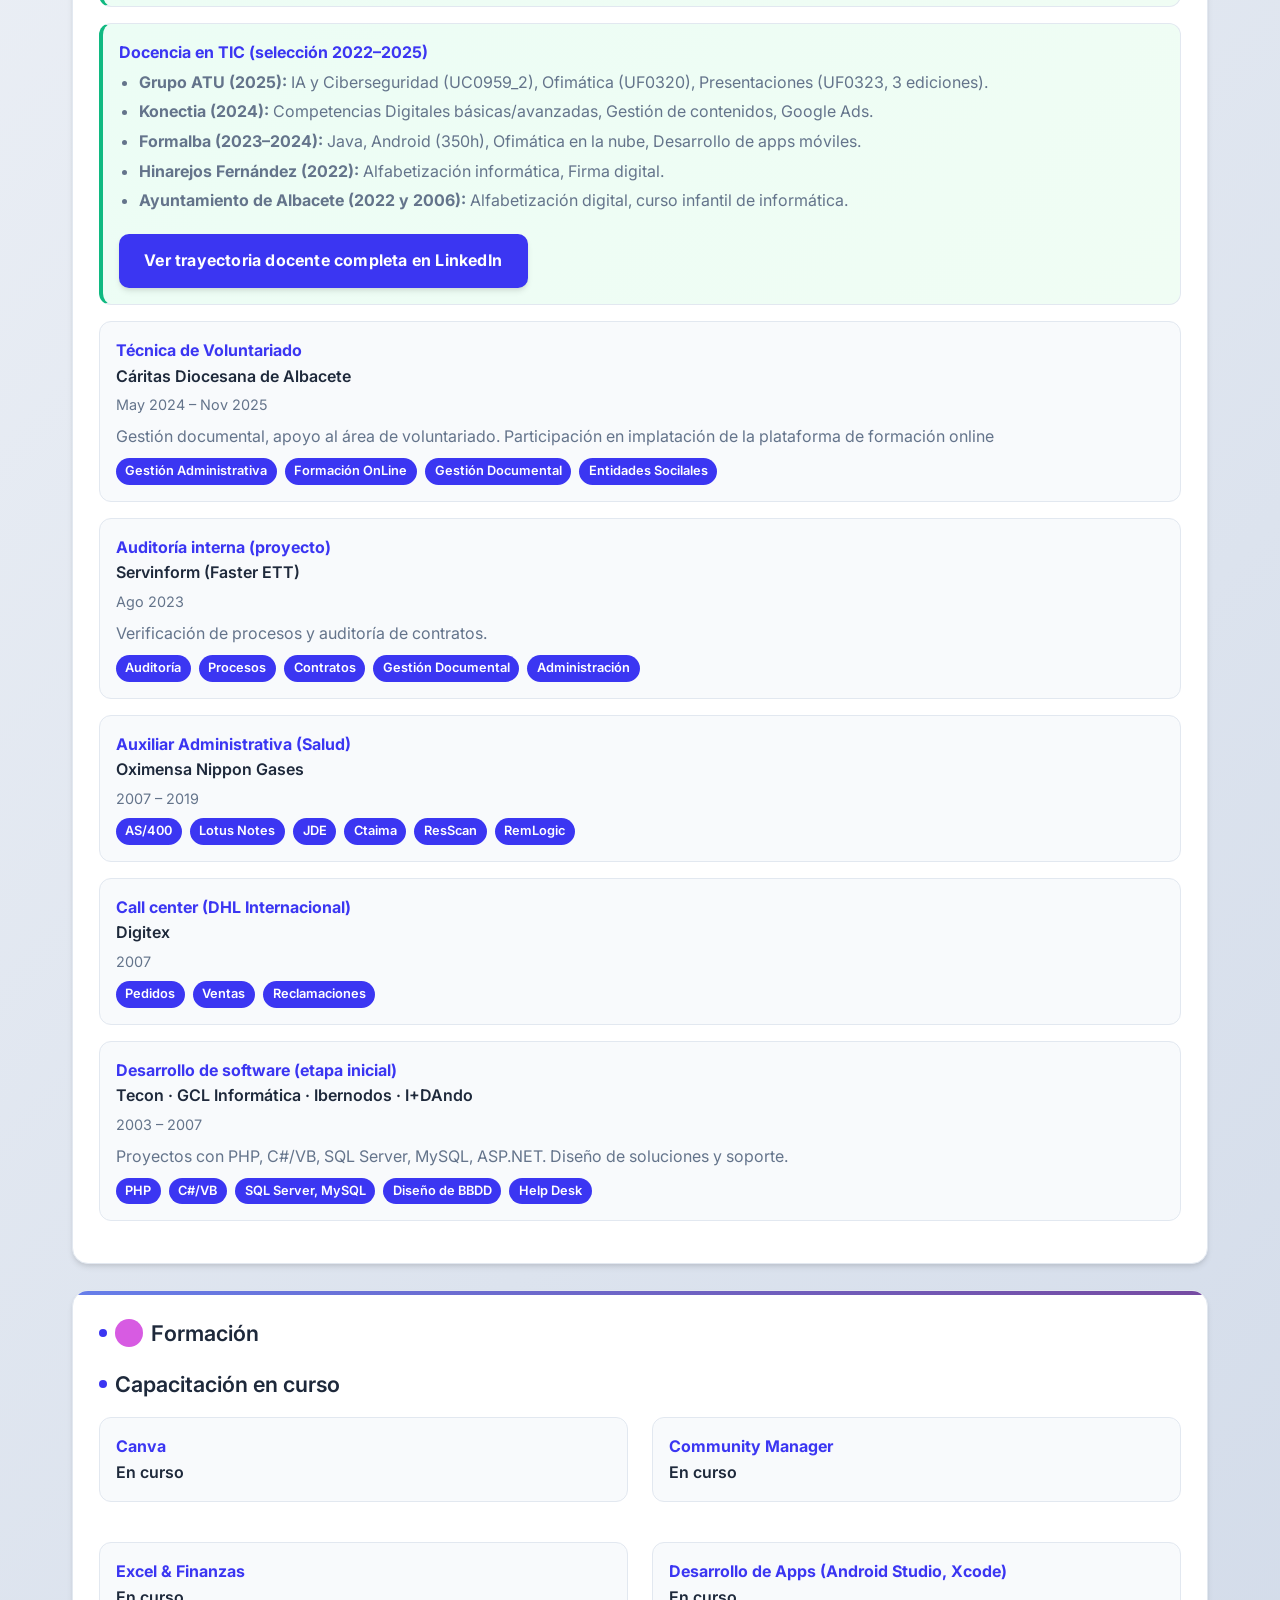
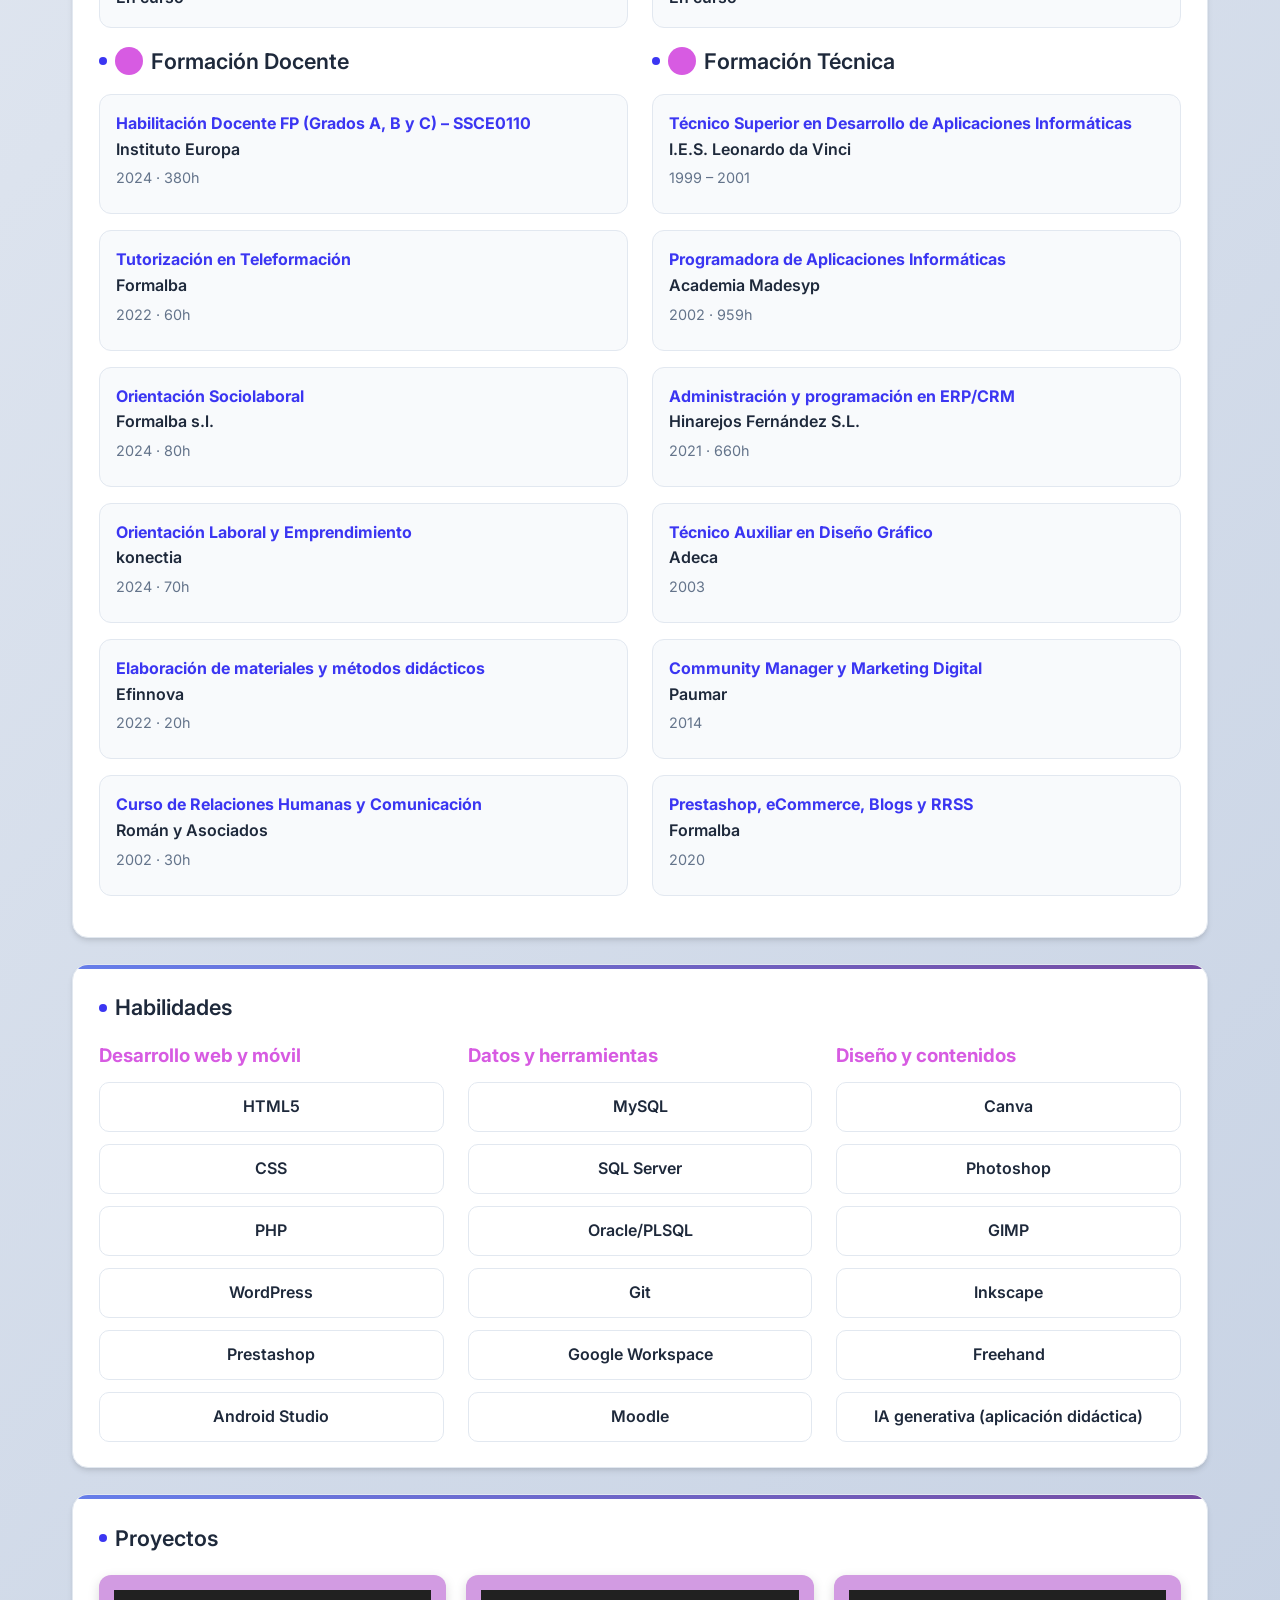
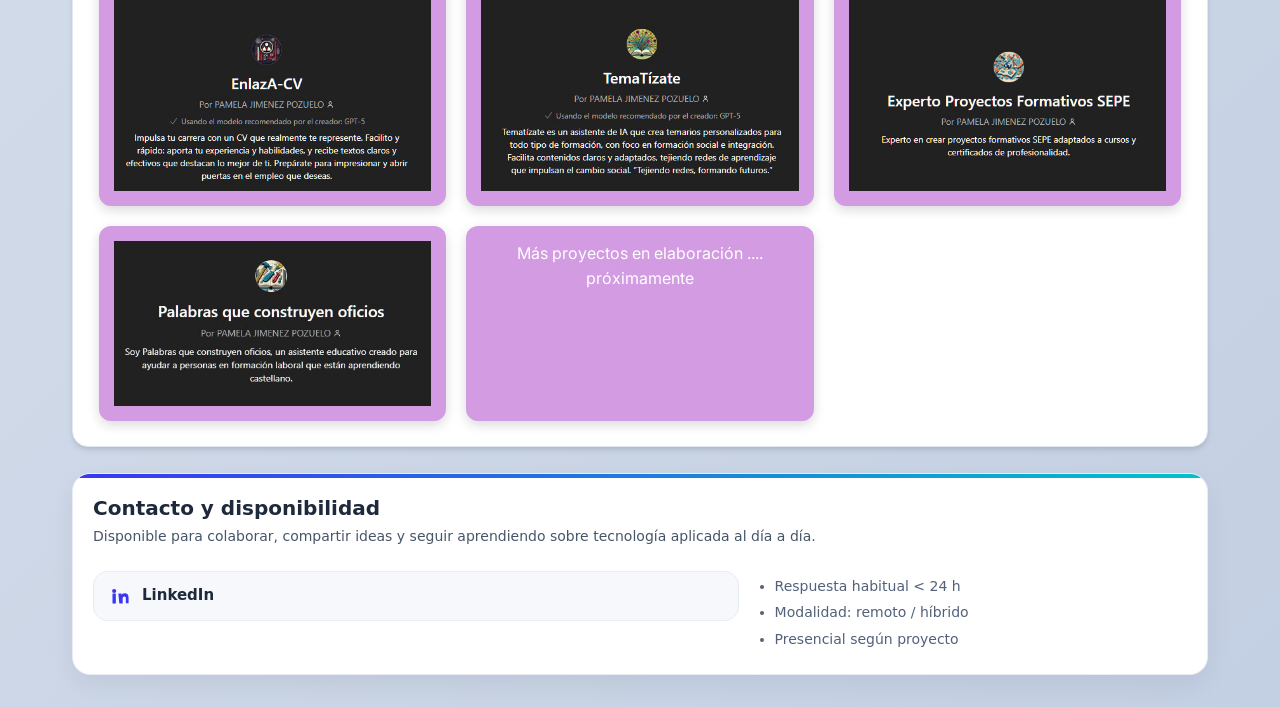
==== commit 85f50ccb: "Update index.html" ====
--- a/index.html
+++ b/index.html
@@ -344,10 +344,10 @@
     <!-- Datos -->
     <div class="contact-info">
    <!--   <a class="contact-btn" href="mailto:pamela.jimenezpozuelo@hotmail.com" aria-label="Enviar correo a info@pamweb.es"> -->
-        <!-- icono mail -->
+        <!-- icono mail 
         <svg viewBox="0 0 24 24" aria-hidden="true"><path d="M20 4H4a2 2 0 0 0-2 2v12a2 2 0 0 0 2 2h16a2 2 0 0 0 2-2V6a2 2 0 0 0-2-2Zm0 4-8 5L4 8V6l8 5 8-5Z"/></svg>
         <span>info@pamweb.es</span>
-      </a>
+      </a>-->
 
       <a class="contact-btn" href="https://www.linkedin.com/in/pamela-j-b5602755/" target="_blank" rel="noopener" aria-label="Abrir perfil en LinkedIn">
         <!-- icono in -->
